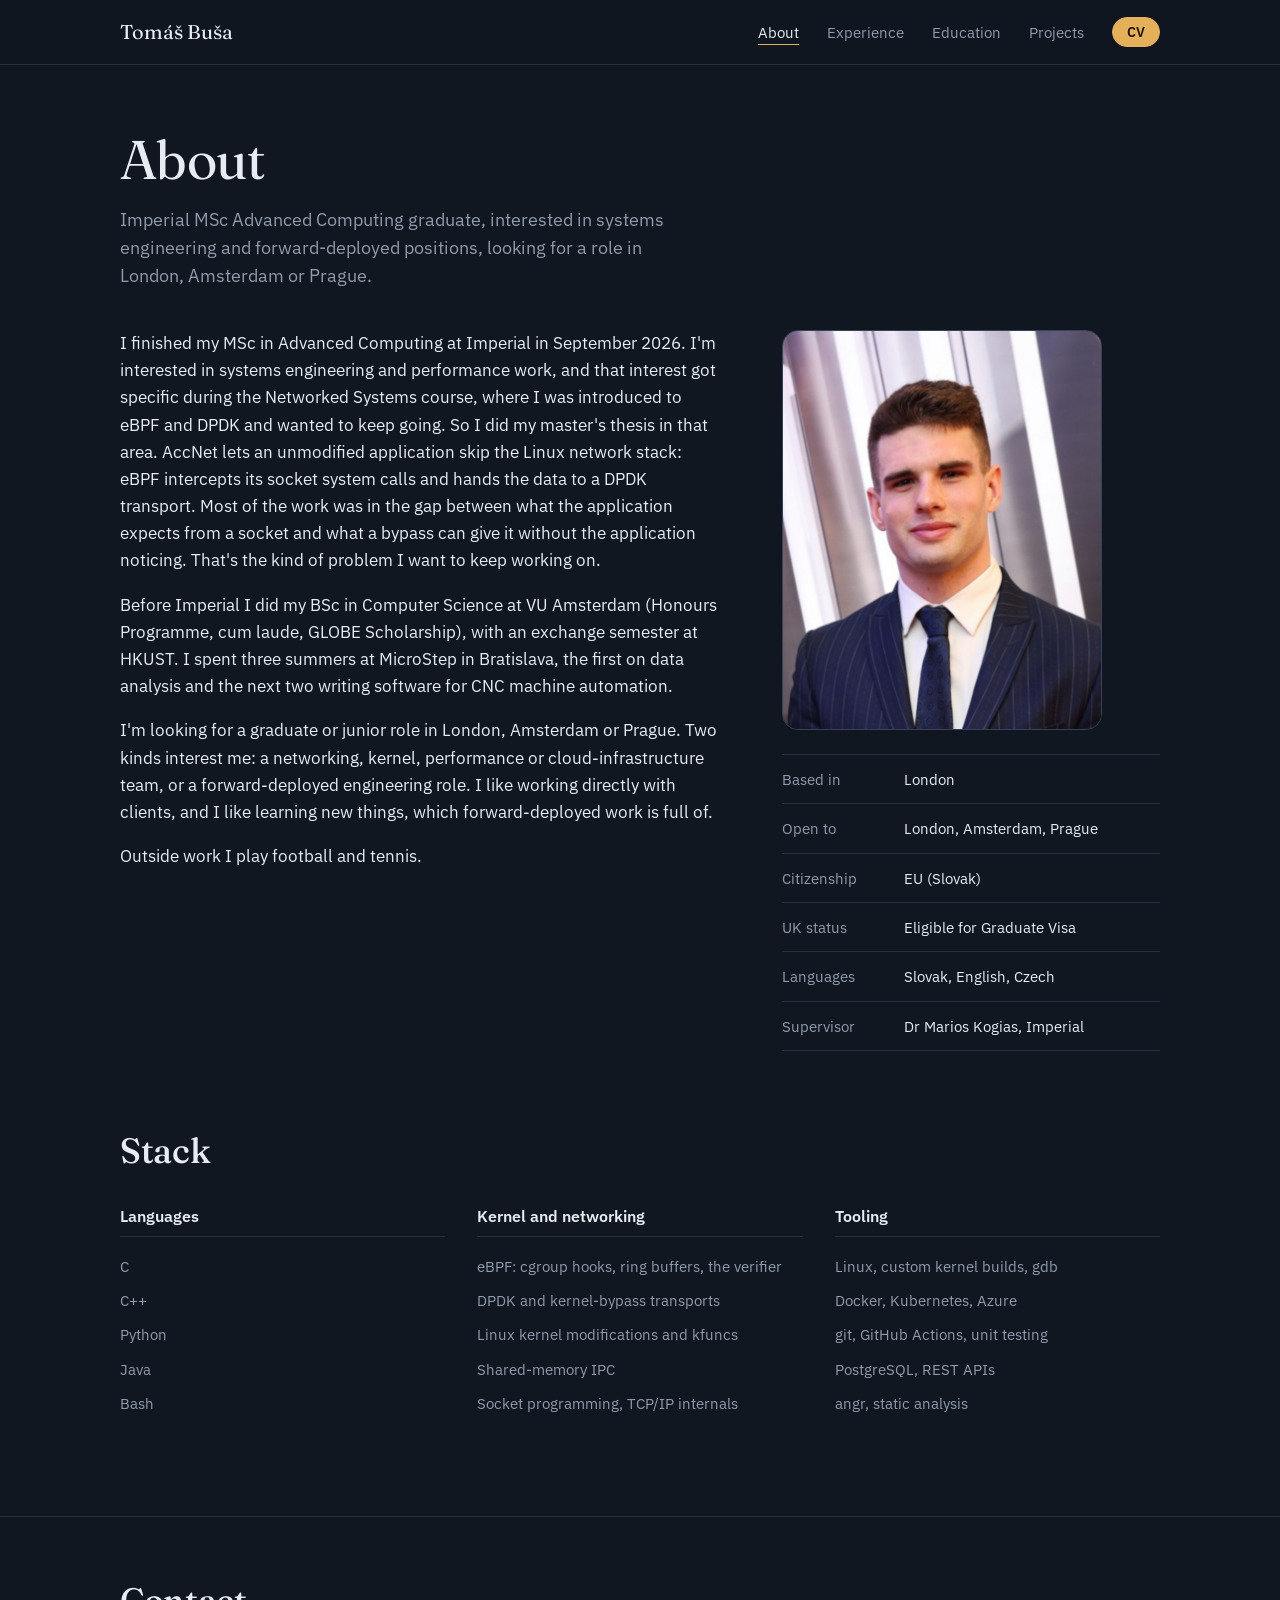
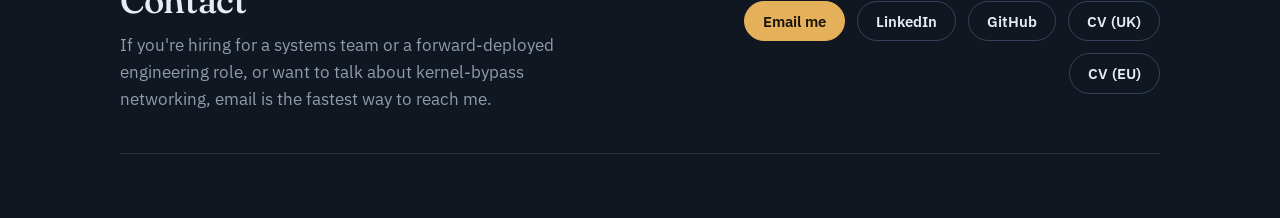
==== about.html @ 91f0607e "Initial Commit" ====
<!doctype html>
<html lang="en">
<head>
  <meta charset="utf-8">
  <meta name="viewport" content="width=device-width, initial-scale=1">
  <title>About — Tomáš Buša</title>
  <meta name="description" content="About Tomáš Buša: background, what he works on, and his technical stack.">
  <meta property="og:title" content="About — Tomáš Buša">
  <meta property="og:description" content="About Tomáš Buša: background, what he works on, and his technical stack.">
  <meta property="og:type" content="website">
  <meta property="og:image" content="headshot.jpg">
  <link rel="icon" href="favicon.svg" type="image/svg+xml">
  <link rel="preconnect" href="https://fonts.googleapis.com">
  <link rel="preconnect" href="https://fonts.gstatic.com" crossorigin>
  <link href="https://fonts.googleapis.com/css2?family=Fraunces:opsz,wght@9..144,400;9..144,500&family=IBM+Plex+Mono:wght@400;500&family=IBM+Plex+Sans:wght@400;500;600&display=swap" rel="stylesheet">
  <link rel="stylesheet" href="style.css">
</head>
<body>

<a class="skip" href="#main">Skip to content</a>

<header class="nav">
  <div class="wrap nav-row">
    <a class="brand" href="index.html">Tomáš Buša</a>
    <button class="nav-toggle" aria-expanded="false" aria-controls="nav-links" aria-label="Menu">
      <span></span><span></span>
    </button>
    <nav id="nav-links" class="nav-links">
      <a href="about.html" aria-current="page">About</a>
      <a href="experience.html">Experience</a>
      <a href="education.html">Education</a>
      <a href="projects.html">Projects</a>
      <details class="cv-menu">
        <summary class="btn btn-small">CV</summary>
        <div class="cv-menu-list">
          <a href="cv-uk.pdf">UK version</a>
          <a href="cv-eu.pdf">EU version</a>
        </div>
      </details>
    </nav>
  </div>
</header>

<main id="main">

  <section class="page-head wrap">
    <h1>About</h1>
    <p class="lede">Imperial MSc Advanced Computing graduate, interested in systems engineering and forward-deployed positions, looking for a role in London, Amsterdam or Prague.</p>
  </section>

  <section class="section-tight wrap">
    <div class="about-grid">
      <div class="about-text">
        <p>
          I finished my MSc in Advanced Computing at Imperial in September 2026. I'm
          interested in systems engineering and performance work, and that interest got
          specific during the Networked Systems course, where I was introduced to eBPF and
          DPDK and wanted to keep going. So I did my master's thesis in that area. AccNet
          lets an unmodified application skip the Linux network stack: eBPF intercepts its
          socket system calls and hands the data to a DPDK transport. Most of the work was
          in the gap between what the application expects from a socket and what a bypass
          can give it without the application noticing. That's the kind of problem I want
          to keep working on.
        </p>
        <p>
          Before Imperial I did my BSc in Computer Science at VU Amsterdam (Honours
          Programme, cum laude, GLOBE Scholarship), with an exchange semester at HKUST.
          I spent three summers at MicroStep in Bratislava, the first on data analysis and
          the next two writing software for CNC machine automation.
        </p>
        <p>
          I'm looking for a graduate or junior role in London, Amsterdam or Prague. Two
          kinds interest me: a networking, kernel, performance or cloud-infrastructure
          team, or a forward-deployed engineering role. I like working directly with
          clients, and I like learning new things, which forward-deployed work is full of.
        </p>
        <p>
          Outside work I play football and tennis.
        </p>
      </div>
      <div class="about-side">
        <img class="about-photo" src="headshot.jpg" alt="Tomáš Buša" width="420" height="500">
        <dl class="facts">
          <div><dt>Based in</dt><dd>London</dd></div>
          <div><dt>Open to</dt><dd>London, Amsterdam, Prague</dd></div>
          <div><dt>Citizenship</dt><dd>EU (Slovak)</dd></div>
          <div><dt>UK status</dt><dd>Eligible for Graduate Visa</dd></div>
          <div><dt>Languages</dt><dd>Slovak, English, Czech</dd></div>
          <div><dt>Supervisor</dt><dd>Dr Marios Kogias, Imperial</dd></div>
        </dl>
      </div>
    </div>
  </section>

  <section class="section wrap">
    <div class="section-head">
      <h2>Stack</h2>
    </div>
    <div class="stack-grid">
      <div>
        <h3>Languages</h3>
        <ul><li>C</li><li>C++</li><li>Python</li><li>Java</li><li>Bash</li></ul>
      </div>
      <div>
        <h3>Kernel and networking</h3>
        <ul>
          <li>eBPF: cgroup hooks, ring buffers, the verifier</li>
          <li>DPDK and kernel-bypass transports</li>
          <li>Linux kernel modifications and kfuncs</li>
          <li>Shared-memory IPC</li>
          <li>Socket programming, TCP/IP internals</li>
        </ul>
      </div>
      <div>
        <h3>Tooling</h3>
        <ul>
          <li>Linux, custom kernel builds, gdb</li>
          <li>Docker, Kubernetes, Azure</li>
          <li>git, GitHub Actions, unit testing</li>
          <li>PostgreSQL, REST APIs</li>
          <li>angr, static analysis</li>
        </ul>
      </div>
    </div>
  </section>

</main>

<footer class="footer">
  <div class="wrap">
    <div class="footer-contact">
      <div>
        <h2>Contact</h2>
        <p>If you're hiring for a systems team or a forward-deployed engineering role, or want to talk about kernel-bypass networking, email is the fastest way to reach me.</p>
      </div>
      <div class="contact-actions">
        <a class="btn" href="mailto:tomas.busa@outlook.com">Email me</a>
        <a class="btn btn-ghost" href="https://www.linkedin.com/in/tom%C3%A1%C5%A1-bu%C5%A1a-69b99b200/">LinkedIn</a>
        <a class="btn btn-ghost" href="https://github.com/YBushi">GitHub</a>
        <a class="btn btn-ghost" href="cv-uk.pdf">CV (UK)</a>
        <a class="btn btn-ghost" href="cv-eu.pdf">CV (EU)</a>
      </div>
    </div>
  </div>
</footer>

<script src="script.js"></script>
</body>
</html>
---- style.css ----
/* ---------- tokens ---------- */
:root {
  --bg: #101720;
  --bg-raised: #18222E;
  --bg-sunken: #0B1016;
  --line: #243040;
  --line-strong: #34435A;
  --text: #E7ECF2;
  --text-muted: #8E9BAC;
  --accent: #E4B05A;
  --accent-ink: #1A1408;
  --slow: #5F9EA0;
  --todo: #C46D5E;

  --font-display: "Fraunces", Georgia, serif;
  --font-body: "IBM Plex Sans", system-ui, sans-serif;
  --font-mono: "IBM Plex Mono", ui-monospace, monospace;

  --wrap: 1040px;
  --gutter: 24px;
  --radius: 10px;
  --radius-lg: 16px;
}

/* ---------- base ---------- */
*, *::before, *::after { box-sizing: border-box; }
[hidden] { display: none !important; }

html { scroll-behavior: smooth; scroll-padding-top: 80px; }
@media (prefers-reduced-motion: reduce) { html { scroll-behavior: auto; } }

body {
  margin: 0;
  background: var(--bg);
  color: var(--text);
  font-family: var(--font-body);
  font-size: 17px;
  line-height: 1.6;
  -webkit-font-smoothing: antialiased;
}

h1, h2, h3, h4 { margin: 0; font-weight: 500; line-height: 1.15; }
h1, h2 { font-family: var(--font-display); letter-spacing: -0.01em; }
h1 { font-size: clamp(2.2rem, 5vw, 3.4rem); font-weight: 400; }
h2 { font-size: clamp(1.7rem, 3vw, 2.2rem); }
h3 { font-size: 1.2rem; font-weight: 600; }
h4 { font-size: 1rem; font-weight: 600; }

p { margin: 0 0 1em; }
p:last-child { margin-bottom: 0; }
ul { margin: 0; padding-left: 1.2em; }

a { color: var(--accent); text-decoration: none; text-underline-offset: 3px; }
a:hover { text-decoration: underline; }
a:focus-visible, button:focus-visible {
  outline: 2px solid var(--accent);
  outline-offset: 3px;
  border-radius: 4px;
}

code {
  font-family: var(--font-mono);
  font-size: 0.9em;
  background: var(--bg-sunken);
  padding: 0.1em 0.4em;
  border-radius: 4px;
}

em { font-style: italic; }

.wrap {
  width: min(100% - 2 * var(--gutter), var(--wrap));
  margin-inline: auto;
}

.skip {
  position: absolute; left: -999px; top: 8px;
  background: var(--accent); color: var(--accent-ink);
  padding: 8px 12px; border-radius: 6px; z-index: 100;
}
.skip:focus { left: 8px; }

/* placeholder content that needs replacing before launch */
.todo { color: var(--todo); }
.todo::before { content: "▲ "; }

/* ---------- buttons ---------- */
.btn {
  display: inline-block;
  padding: 10px 18px;
  border-radius: 999px;
  background: var(--accent);
  color: var(--accent-ink);
  font-weight: 600;
  font-size: 0.95rem;
  line-height: 1.2;
  border: 1px solid var(--accent);
}
.btn:hover { text-decoration: none; filter: brightness(1.08); }
.btn-ghost {
  background: transparent;
  color: var(--text);
  border-color: var(--line-strong);
}
.btn-ghost:hover { border-color: var(--accent); color: var(--accent); }
.btn-small { padding: 6px 14px; font-size: 0.85rem; }

/* ---------- nav ---------- */
.nav {
  position: sticky; top: 0; z-index: 50;
  background: color-mix(in srgb, var(--bg) 85%, transparent);
  backdrop-filter: blur(10px);
  border-bottom: 1px solid var(--line);
}
.nav-row {
  display: flex; align-items: center; justify-content: space-between;
  height: 64px;
}
.brand { font-family: var(--font-display); font-size: 1.25rem; color: var(--text); }
.brand:hover { text-decoration: none; color: var(--accent); }

.nav-links { display: flex; align-items: center; gap: 28px; }
.nav-links a { color: var(--text-muted); font-size: 0.95rem; }
.nav-links a:hover, .nav-links a[aria-current] { color: var(--text); text-decoration: none; }
.nav-links a[aria-current] { box-shadow: 0 1px 0 var(--accent); }
.nav-links a.btn { color: var(--accent-ink); }

.nav-toggle {
  display: none;
  width: 40px; height: 40px;
  background: none; border: 0; cursor: pointer;
  flex-direction: column; justify-content: center; gap: 6px; align-items: center;
}
.nav-toggle span { display: block; width: 22px; height: 2px; background: var(--text); transition: transform .2s; }
.nav-toggle[aria-expanded="true"] span:first-child { transform: translateY(4px) rotate(45deg); }
.nav-toggle[aria-expanded="true"] span:last-child { transform: translateY(-4px) rotate(-45deg); }

@media (max-width: 760px) {
  .nav-toggle { display: flex; }
  .nav-links {
    display: none;
    position: absolute; left: 0; right: 0; top: 64px;
    flex-direction: column; align-items: flex-start; gap: 4px;
    padding: 12px var(--gutter) 20px;
    background: var(--bg);
    border-bottom: 1px solid var(--line);
  }
  .nav-links.open { display: flex; }
  .nav-links a { padding: 8px 0; font-size: 1.05rem; }
  .nav-links a.btn { margin-top: 8px; }
}

/* ---------- hero ---------- */
.hero {
  display: grid;
  grid-template-columns: 1.4fr 1fr;
  gap: 48px;
  align-items: center;
  padding: 80px 0 56px;
}
.hero-status {
  display: inline-flex; align-items: center; gap: 10px;
  font-size: 0.9rem; color: var(--text-muted);
  margin-bottom: 20px;
}
.dot {
  width: 8px; height: 8px; border-radius: 50%;
  background: var(--accent);
  box-shadow: 0 0 0 4px color-mix(in srgb, var(--accent) 22%, transparent);
}
.hero h1 { max-width: 18ch; margin-bottom: 22px; }
.lede { font-size: 1.1rem; color: var(--text-muted); max-width: 52ch; margin-bottom: 28px; }
.lede em { color: var(--text); font-style: italic; }

.hero-actions { display: flex; flex-wrap: wrap; gap: 12px; margin-bottom: 24px; }
.hero-links {
  list-style: none; padding: 0;
  display: flex; flex-wrap: wrap; gap: 8px 22px;
  font-size: 0.92rem;
}
.hero-links a { color: var(--text-muted); }
.hero-links a:hover { color: var(--accent); }

.hero-photo { margin: 0; justify-self: end; position: relative; width: min(100%, 360px); }
.hero-photo img {
  display: block;
  width: 100%;
  height: auto;
  aspect-ratio: 4 / 5;
  object-fit: cover;
  border-radius: var(--radius-lg);
  border: 1px solid var(--line-strong);
  background: var(--bg-raised);
}

@media (max-width: 860px) {
  .hero { grid-template-columns: 1fr; gap: 36px; padding-top: 48px; }
  .hero-photo { justify-self: start; width: min(100%, 300px); }
}

/* ---------- at a glance ---------- */
.glance {
  display: grid;
  grid-template-columns: repeat(4, 1fr);
  border-top: 1px solid var(--line);
  border-bottom: 1px solid var(--line);
  padding: 28px 0;
  gap: 24px;
}
.glance-item strong {
  display: block;
  font-family: var(--font-display);
  font-weight: 400;
  font-size: 1.9rem;
  color: var(--accent);
  line-height: 1.1;
  margin-bottom: 6px;
}
.glance-item span { font-size: 0.9rem; color: var(--text-muted); line-height: 1.4; display: block; }
@media (max-width: 860px) { .glance { grid-template-columns: repeat(2, 1fr); } }
@media (max-width: 480px) { .glance { grid-template-columns: 1fr; } }

/* ---------- sections ---------- */
.section { padding: 80px 0 0; }
.section-head {
  display: flex; align-items: baseline; justify-content: space-between; gap: 24px;
  flex-wrap: wrap;
  margin-bottom: 36px;
}

/* ---------- about ---------- */
.about-grid {
  display: grid;
  grid-template-columns: 1.6fr 1fr;
  gap: 56px;
}
.about-text p { max-width: 62ch; }
.facts { margin: 0; align-self: start; border-top: 1px solid var(--line); }
.facts > div {
  display: grid; grid-template-columns: 110px 1fr; gap: 12px;
  padding: 12px 0;
  border-bottom: 1px solid var(--line);
  font-size: 0.95rem;
}
.facts dt { color: var(--text-muted); }
.facts dd { margin: 0; }
@media (max-width: 860px) { .about-grid { grid-template-columns: 1fr; gap: 36px; } }

/* ---------- timeline ---------- */
.timeline { display: flex; flex-direction: column; }
.entry {
  display: grid;
  grid-template-columns: 150px 1fr;
  gap: 24px;
  padding: 28px 0;
  border-top: 1px solid var(--line);
}
.entry:last-child { border-bottom: 1px solid var(--line); }
.entry-when { color: var(--text-muted); font-size: 0.95rem; padding-top: 5px; }
.entry-body h2 { font-family: var(--font-body); font-size: 1.2rem; font-weight: 600; }
.entry-org { color: var(--text-muted); margin: 4px 0 12px; font-size: 0.95rem; }
.entry-body ul { padding-left: 1.1em; }
.entry-body li { margin-bottom: 6px; max-width: 68ch; }
.entry-body li::marker { color: var(--line-strong); }
@media (max-width: 640px) { .entry { grid-template-columns: 1fr; gap: 6px; } }

/* ---------- feature card (AccNet) ---------- */
.feature {
  background: var(--bg-raised);
  border: 1px solid var(--line);
  border-radius: var(--radius-lg);
  padding: 40px;
  display: grid;
  grid-template-columns: 1fr 1fr;
  grid-template-areas:
    "intro   intro"
    "diagram diagram"
    "results results";
  gap: 32px 40px;
  margin-bottom: 24px;
}
.feature-intro { grid-area: intro; max-width: 72ch; }
.feature-kind, .card-kind { color: var(--accent); font-size: 0.9rem; margin-bottom: 8px; }
.feature h2, .feature h3 { font-family: var(--font-display); font-weight: 500; font-size: 1.7rem; margin-bottom: 16px; }
.feature h3 a { color: var(--text); }
.feature h3 a:hover { color: var(--accent); text-decoration: none; }
.feature-intro p { color: var(--text-muted); }
.feature-intro p:first-of-type { color: var(--text); }

.diagram { grid-area: diagram; margin: 0; overflow-x: auto; }
.diagram svg { width: 100%; min-width: 600px; height: auto; display: block; }
.diagram figcaption { font-size: 0.88rem; color: var(--text-muted); margin-top: 10px; }

.d-region { fill: var(--text-muted); font-size: 12px; font-family: var(--font-body); }
.d-boundary { stroke: var(--line-strong); stroke-width: 1; stroke-dasharray: 6 5; }
.d-box { fill: var(--bg); stroke: var(--line-strong); stroke-width: 1; }
.d-box-accent { stroke: var(--accent); }
.d-box-dim { stroke: var(--slow); stroke-dasharray: 4 4; }
.d-label { fill: var(--text); font-size: 14px; font-family: var(--font-body); font-weight: 500; }
.d-sub { fill: var(--text-muted); font-size: 12px; font-family: var(--font-body); }
.d-dim { fill: var(--slow); }
.d-code { fill: var(--accent); font-size: 12px; font-family: var(--font-mono); }
.d-flow { stroke: var(--accent); stroke-width: 1.6; fill: none; }
.d-flow-dim { stroke: var(--slow); stroke-width: 1.2; stroke-dasharray: 4 4; }

.feature-results { grid-area: results; display: grid; grid-template-columns: 1.3fr 1fr; gap: 32px; align-items: start; }
.feature-results h3 { grid-column: 1 / -1; margin-bottom: -12px; color: var(--text-muted); font-weight: 500; font-family: var(--font-body); font-size: 1rem; }
.results { list-style: none; padding: 0; }
.results li {
  padding: 12px 0;
  border-top: 1px solid var(--line);
  display: grid; grid-template-columns: 120px 1fr; gap: 12px;
  font-size: 0.95rem;
}
.results li:last-child { border-bottom: 1px solid var(--line); }
.results strong { font-family: var(--font-display); font-weight: 500; font-size: 1.25rem; color: var(--accent); line-height: 1.2; }

.chips { list-style: none; padding: 0; display: flex; flex-wrap: wrap; gap: 8px; }
.chips li {
  font-size: 0.82rem;
  padding: 4px 11px;
  border-radius: 999px;
  border: 1px solid var(--line-strong);
  color: var(--text-muted);
}
.feature-note { font-size: 0.9rem; color: var(--text-muted); margin-top: 16px; }

@media (max-width: 760px) {
  .feature { padding: 24px; }
  .feature-results { grid-template-columns: 1fr; }
  .results li { grid-template-columns: 100px 1fr; }
}

/* ---------- smaller cards ---------- */
.cards { display: grid; grid-template-columns: repeat(3, 1fr); gap: 20px; }
.card {
  background: var(--bg-raised);
  border: 1px solid var(--line);
  border-radius: var(--radius-lg);
  padding: 28px;
  display: flex; flex-direction: column; gap: 12px;
}
.card h2 { font-size: 1.1rem; font-family: var(--font-body); font-weight: 600; }
.card p { color: var(--text-muted); font-size: 0.95rem; }
.card .chips { margin-top: auto; padding-top: 6px; }
.card-link { font-size: 0.9rem; }
@media (max-width: 860px) { .cards { grid-template-columns: 1fr; } }

/* ---------- stack ---------- */
.stack-grid { display: grid; grid-template-columns: repeat(3, 1fr); gap: 32px; }
.stack-grid h3 { font-size: 1rem; margin-bottom: 12px; padding-bottom: 10px; border-bottom: 1px solid var(--line); }
.stack-grid ul { list-style: none; padding: 0; }
.stack-grid li { padding: 5px 0; color: var(--text-muted); font-size: 0.95rem; }
@media (max-width: 760px) { .stack-grid { grid-template-columns: 1fr; gap: 24px; } }

/* ---------- footer with contact ---------- */
.footer { border-top: 1px solid var(--line); margin-top: 96px; padding: 64px 0 40px; }
.footer-contact {
  display: grid; grid-template-columns: 1.2fr 1fr; gap: 32px 48px; align-items: center;
  padding-bottom: 40px; margin-bottom: 24px; border-bottom: 1px solid var(--line);
}
.footer-contact h2 { margin-bottom: 10px; }
.footer-contact p { color: var(--text-muted); max-width: 48ch; }
.contact-actions { display: flex; flex-wrap: wrap; gap: 12px; justify-content: flex-end; }
.footer-line { font-size: 0.85rem; color: var(--text-muted); }
@media (max-width: 760px) {
  .footer { margin-top: 64px; padding-top: 48px; }
  .footer-contact { grid-template-columns: 1fr; }
  .contact-actions { justify-content: flex-start; }
}

/* ---------- inner page head ---------- */
.page-head { padding: 64px 0 40px; }
.page-head h1 { margin-bottom: 14px; max-width: 20ch; }
.page-head .lede { margin-bottom: 0; }
.section-tight { padding: 0; }
@media (max-width: 760px) { .page-head { padding: 40px 0 28px; } }

/* ---------- home extras ---------- */
.section-link { font-size: 0.95rem; }
.feature-teaser {
  grid-template-columns: 1.4fr 1fr;
  grid-template-areas: "intro results";
  align-items: start;
}
.feature-teaser .feature-intro { grid-area: intro; }
.feature-teaser .chips { margin-top: 18px; }
.results-compact { grid-area: results; margin: 0; }
.results-compact li { grid-template-columns: 100px 1fr; }
@media (max-width: 860px) {
  .feature-teaser { grid-template-columns: 1fr; grid-template-areas: "intro" "results"; }
}
.home-grid { display: grid; grid-template-columns: repeat(3, 1fr); gap: 20px; }
.home-card {
  border-top: 1px solid var(--line);
  padding-top: 20px;
}
.home-card h2 { font-size: 1.35rem; margin-bottom: 10px; }
.home-card p { color: var(--text-muted); font-size: 0.95rem; margin-bottom: 12px; }
@media (max-width: 760px) { .home-grid { grid-template-columns: 1fr; } }

/* ---------- about page ---------- */
.about-side { align-self: start; }
.about-photo {
  display: block; width: 100%; max-width: 320px; height: auto;
  aspect-ratio: 4 / 5; object-fit: cover;
  border-radius: var(--radius-lg); border: 1px solid var(--line-strong);
  margin-bottom: 24px;
}
.about-text .todo { max-width: 62ch; }

/* ---------- nav CV dropdown ---------- */
.cv-menu { position: relative; }
.cv-menu summary { list-style: none; cursor: pointer; display: inline-block; }
.cv-menu summary::-webkit-details-marker { display: none; }
.cv-menu-list {
  position: absolute; right: 0; top: calc(100% + 8px);
  min-width: 150px;
  background: var(--bg-raised);
  border: 1px solid var(--line-strong);
  border-radius: var(--radius);
  padding: 6px;
  display: flex; flex-direction: column;
  box-shadow: 0 8px 24px rgba(0, 0, 0, 0.35);
}
.cv-menu-list a {
  padding: 8px 12px; border-radius: 6px;
  color: var(--text); font-size: 0.92rem;
}
.cv-menu-list a:hover { background: var(--bg); color: var(--accent); text-decoration: none; }
@media (max-width: 760px) {
  .cv-menu { margin-top: 8px; }
  .cv-menu-list { position: static; margin-top: 8px; box-shadow: none; }
  .nav-links .cv-menu-list a { padding: 8px 12px; font-size: 0.95rem; }
}
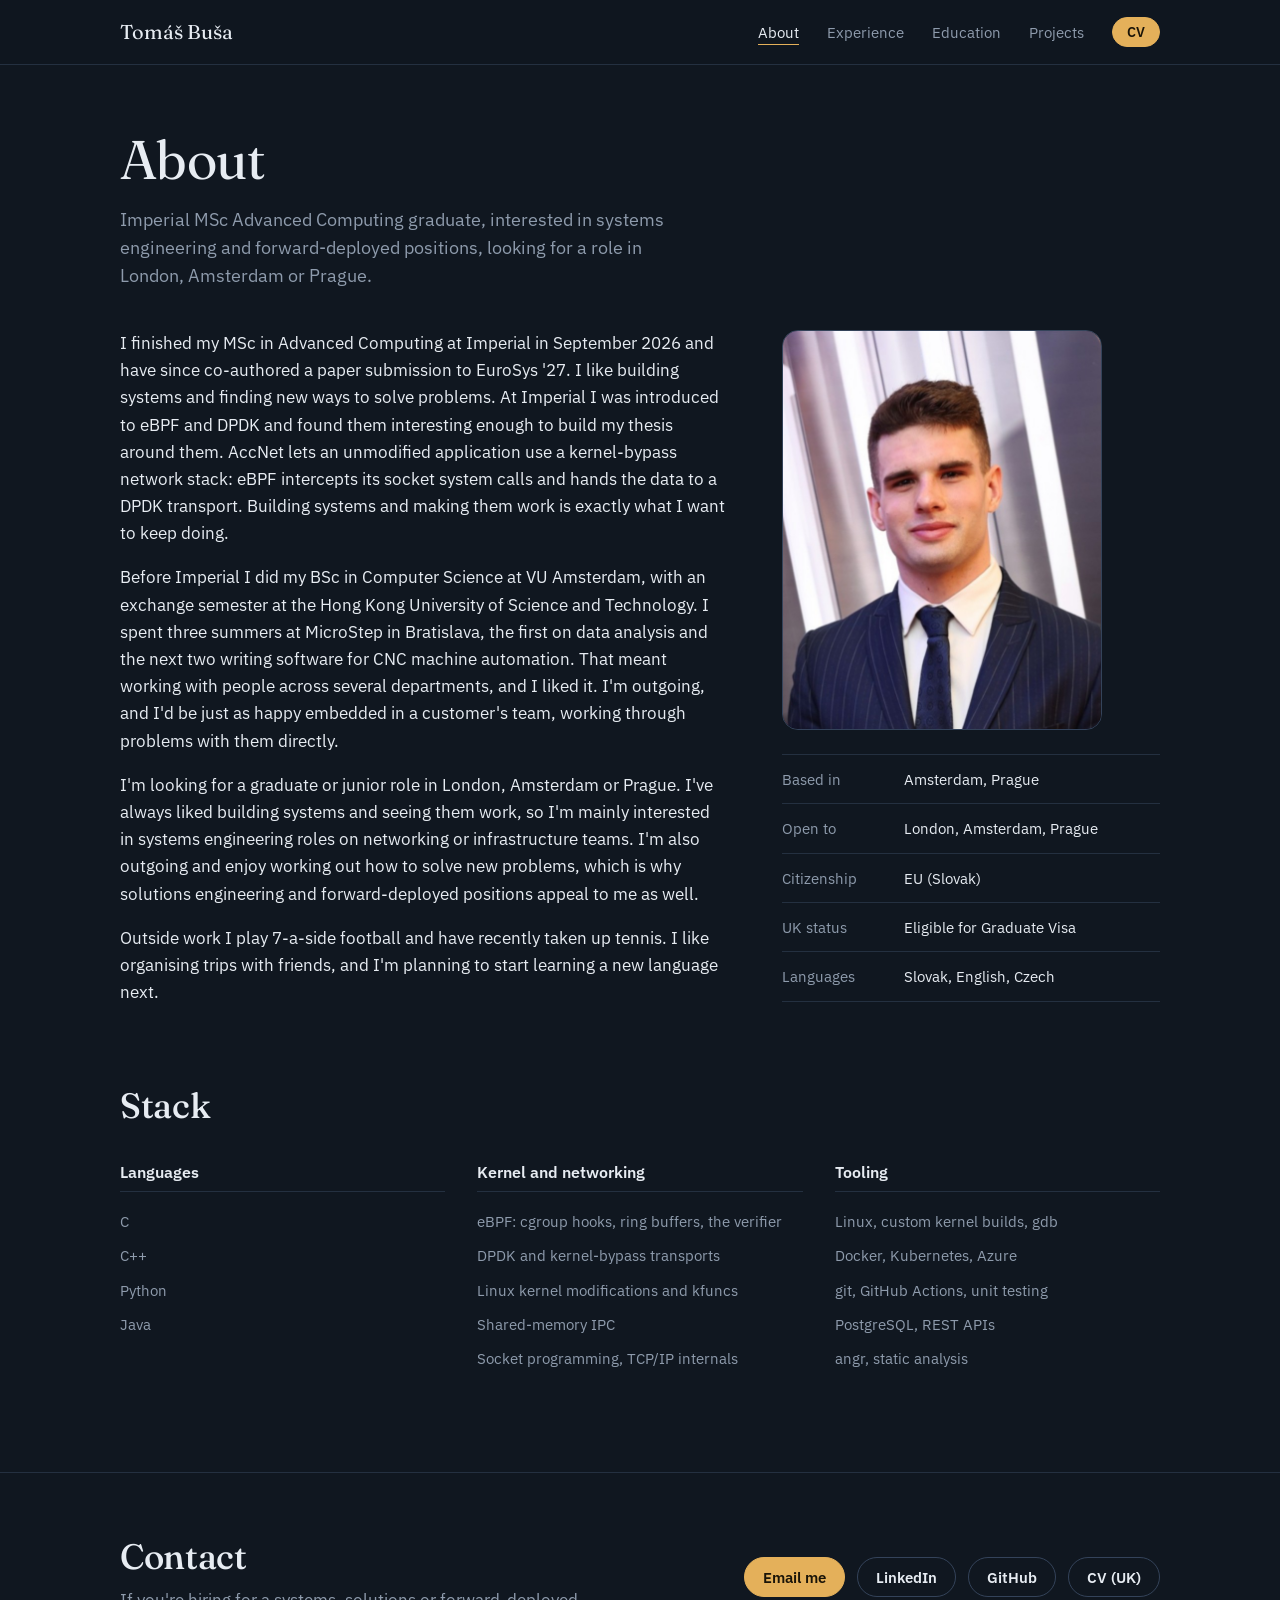
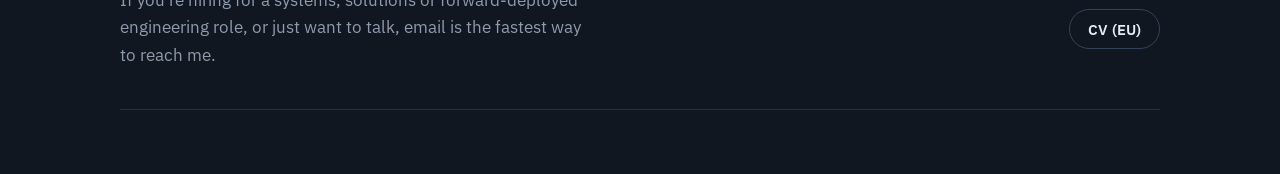
==== commit db59c8cf: "Update contact form and about page" ====
--- a/about.html
+++ b/about.html
@@ -52,41 +52,36 @@
     <div class="about-grid">
       <div class="about-text">
         <p>
-          I finished my MSc in Advanced Computing at Imperial in September 2026. I'm
-          interested in systems engineering and performance work, and that interest got
-          specific during the Networked Systems course, where I was introduced to eBPF and
-          DPDK and wanted to keep going. So I did my master's thesis in that area. AccNet
-          lets an unmodified application skip the Linux network stack: eBPF intercepts its
-          socket system calls and hands the data to a DPDK transport. Most of the work was
-          in the gap between what the application expects from a socket and what a bypass
-          can give it without the application noticing. That's the kind of problem I want
-          to keep working on.
+          I finished my MSc in Advanced Computing at Imperial in September 2026 and have since co-authored a paper submission to EuroSys '27.
+          I like building systems and finding new ways to solve problems. 
+          At Imperial I was introduced to eBPF and DPDK and found them interesting enough to build my thesis around them. 
+          AccNet lets an unmodified application use a kernel-bypass network stack: eBPF intercepts its socket system calls and hands the data to a DPDK transport. 
+          Building systems and making them work is exactly what I want to keep doing.
         </p>
         <p>
-          Before Imperial I did my BSc in Computer Science at VU Amsterdam (Honours
-          Programme, cum laude, GLOBE Scholarship), with an exchange semester at HKUST.
-          I spent three summers at MicroStep in Bratislava, the first on data analysis and
-          the next two writing software for CNC machine automation.
+          Before Imperial I did my BSc in Computer Science at VU Amsterdam, with an exchange semester at the Hong Kong University of Science and Technology. 
+          I spent three summers at MicroStep in Bratislava, the first on data analysis and the next two writing software for CNC machine automation. 
+          That meant working with people across several departments, and I liked it. 
+          I'm outgoing, and I'd be just as happy embedded in a customer's team, working through problems with them directly.
         </p>
         <p>
-          I'm looking for a graduate or junior role in London, Amsterdam or Prague. Two
-          kinds interest me: a networking, kernel, performance or cloud-infrastructure
-          team, or a forward-deployed engineering role. I like working directly with
-          clients, and I like learning new things, which forward-deployed work is full of.
+          I'm looking for a graduate or junior role in London, Amsterdam or Prague. 
+          I've always liked building systems and seeing them work, so I'm mainly interested in systems engineering roles on networking or infrastructure teams. 
+          I'm also outgoing and enjoy working out how to solve new problems, which is why solutions engineering and forward-deployed positions appeal to me as well.
         </p>
         <p>
-          Outside work I play football and tennis.
+          Outside work I play 7-a-side football and have recently taken up tennis. 
+          I like organising trips with friends, and I'm planning to start learning a new language next.
         </p>
       </div>
       <div class="about-side">
         <img class="about-photo" src="headshot.jpg" alt="Tomáš Buša" width="420" height="500">
         <dl class="facts">
-          <div><dt>Based in</dt><dd>London</dd></div>
+          <div><dt>Based in</dt><dd>Amsterdam, Prague</dd></div>
           <div><dt>Open to</dt><dd>London, Amsterdam, Prague</dd></div>
           <div><dt>Citizenship</dt><dd>EU (Slovak)</dd></div>
           <div><dt>UK status</dt><dd>Eligible for Graduate Visa</dd></div>
           <div><dt>Languages</dt><dd>Slovak, English, Czech</dd></div>
-          <div><dt>Supervisor</dt><dd>Dr Marios Kogias, Imperial</dd></div>
         </dl>
       </div>
     </div>
@@ -99,7 +94,7 @@
     <div class="stack-grid">
       <div>
         <h3>Languages</h3>
-        <ul><li>C</li><li>C++</li><li>Python</li><li>Java</li><li>Bash</li></ul>
+        <ul><li>C</li><li>C++</li><li>Python</li><li>Java</li></ul>
       </div>
       <div>
         <h3>Kernel and networking</h3>
@@ -131,7 +126,9 @@
     <div class="footer-contact">
       <div>
         <h2>Contact</h2>
-        <p>If you're hiring for a systems team or a forward-deployed engineering role, or want to talk about kernel-bypass networking, email is the fastest way to reach me.</p>
+        <p>
+        If you're hiring for a systems, solutions or forward-deployed engineering role, or just want to talk, email is the fastest way to reach me.
+        </p>
       </div>
       <div class="contact-actions">
         <a class="btn" href="mailto:tomas.busa@outlook.com">Email me</a>
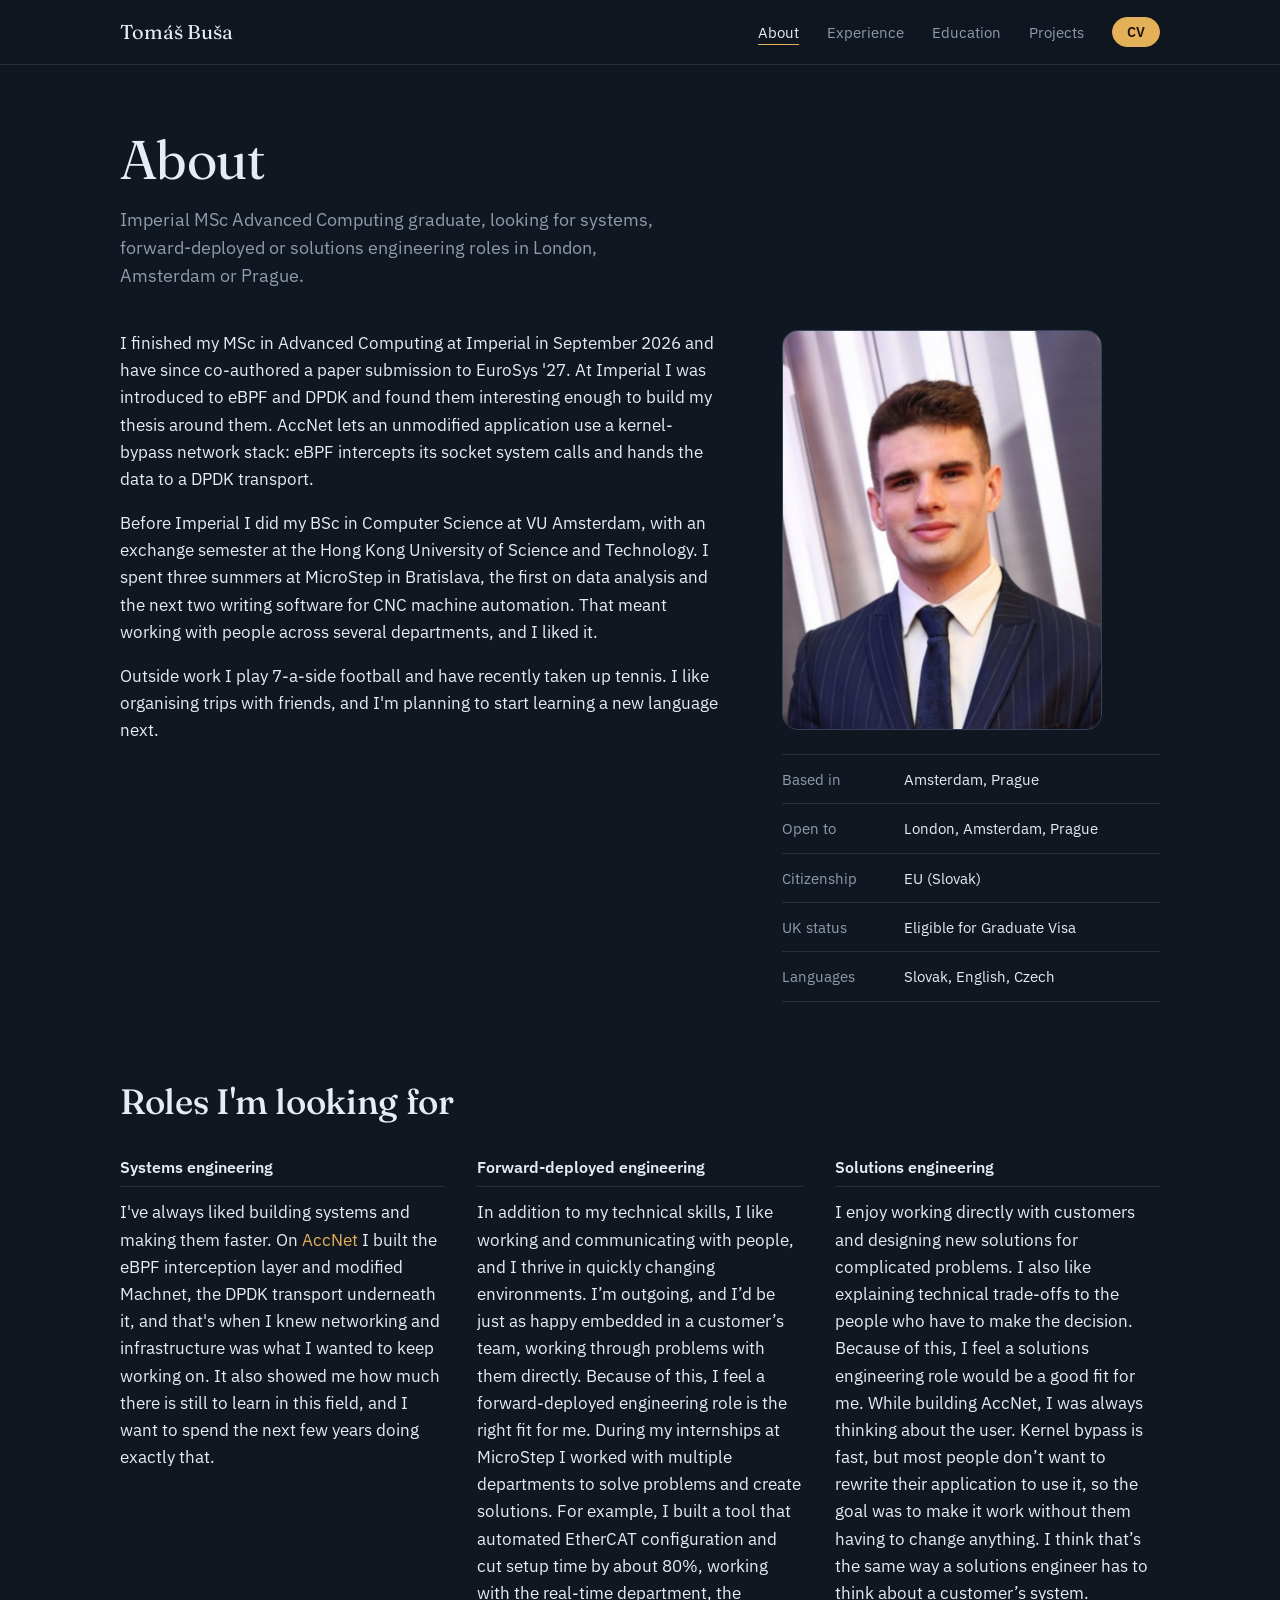
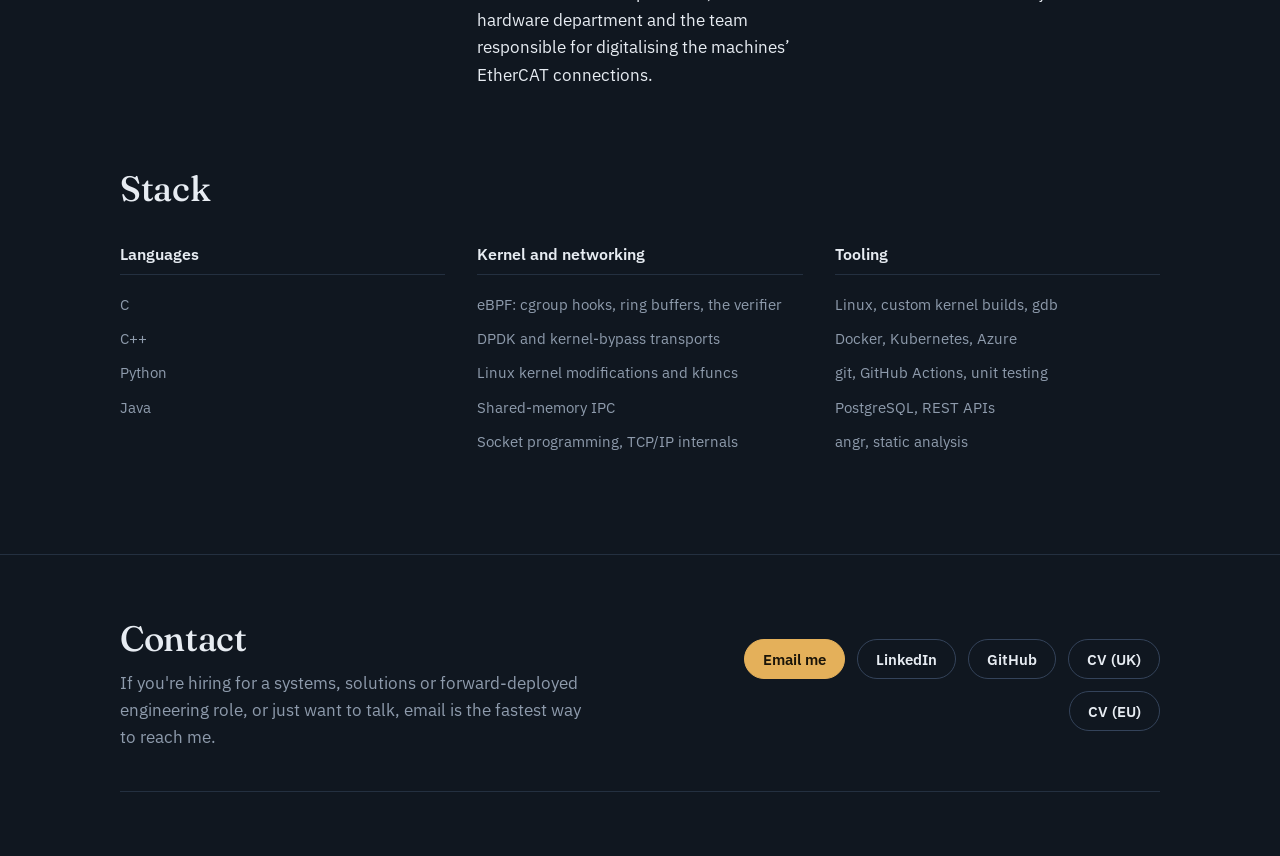
==== commit 2944dc53: "Add desired roles" ====
--- a/about.html
+++ b/about.html
@@ -45,7 +45,7 @@
 
   <section class="page-head wrap">
     <h1>About</h1>
-    <p class="lede">Imperial MSc Advanced Computing graduate, interested in systems engineering and forward-deployed positions, looking for a role in London, Amsterdam or Prague.</p>
+    <p class="lede">Imperial MSc Advanced Computing graduate, looking for systems, forward-deployed or solutions engineering roles in London, Amsterdam or Prague.</p>
   </section>
 
   <section class="section-tight wrap">
@@ -53,24 +53,16 @@
       <div class="about-text">
         <p>
           I finished my MSc in Advanced Computing at Imperial in September 2026 and have since co-authored a paper submission to EuroSys '27.
-          I like building systems and finding new ways to solve problems. 
-          At Imperial I was introduced to eBPF and DPDK and found them interesting enough to build my thesis around them. 
-          AccNet lets an unmodified application use a kernel-bypass network stack: eBPF intercepts its socket system calls and hands the data to a DPDK transport. 
-          Building systems and making them work is exactly what I want to keep doing.
+          At Imperial I was introduced to eBPF and DPDK and found them interesting enough to build my thesis around them.
+          AccNet lets an unmodified application use a kernel-bypass network stack: eBPF intercepts its socket system calls and hands the data to a DPDK transport.
         </p>
         <p>
-          Before Imperial I did my BSc in Computer Science at VU Amsterdam, with an exchange semester at the Hong Kong University of Science and Technology. 
-          I spent three summers at MicroStep in Bratislava, the first on data analysis and the next two writing software for CNC machine automation. 
-          That meant working with people across several departments, and I liked it. 
-          I'm outgoing, and I'd be just as happy embedded in a customer's team, working through problems with them directly.
+          Before Imperial I did my BSc in Computer Science at VU Amsterdam, with an exchange semester at the Hong Kong University of Science and Technology.
+          I spent three summers at MicroStep in Bratislava, the first on data analysis and the next two writing software for CNC machine automation.
+          That meant working with people across several departments, and I liked it.
         </p>
         <p>
-          I'm looking for a graduate or junior role in London, Amsterdam or Prague. 
-          I've always liked building systems and seeing them work, so I'm mainly interested in systems engineering roles on networking or infrastructure teams. 
-          I'm also outgoing and enjoy working out how to solve new problems, which is why solutions engineering and forward-deployed positions appeal to me as well.
-        </p>
-        <p>
-          Outside work I play 7-a-side football and have recently taken up tennis. 
+          Outside work I play 7-a-side football and have recently taken up tennis.
           I like organising trips with friends, and I'm planning to start learning a new language next.
         </p>
       </div>
@@ -83,6 +75,44 @@
           <div><dt>UK status</dt><dd>Eligible for Graduate Visa</dd></div>
           <div><dt>Languages</dt><dd>Slovak, English, Czech</dd></div>
         </dl>
+      </div>
+    </div>
+  </section>
+
+  <section class="section wrap" id="roles">
+    <div class="section-head">
+      <h2>Roles I'm looking for</h2>
+    </div>
+    <div class="stack-grid">
+      <div>
+        <h3>Systems engineering</h3>
+        <p>
+          I've always liked building systems and making them faster.
+          On <a href="projects.html#accnet">AccNet</a> I built the eBPF interception layer and modified Machnet, the DPDK transport underneath it, and that's when I knew networking and infrastructure was what I wanted to keep working on.
+          It also showed me how much there is still to learn in this field, and I want to spend the next few years doing exactly that.
+        </p>
+      </div>
+      <div>
+        <h3>Forward-deployed engineering</h3>
+        <p>
+          In addition to my technical skills, I like working and communicating with people, and I thrive in quickly changing environments. 
+          I’m outgoing, and I’d be just as happy embedded in a customer’s team, working through problems with them directly. 
+          Because of this, I feel a forward-deployed engineering role is the right fit for me. 
+          During my internships at MicroStep I worked with multiple departments to solve problems and create solutions. 
+          For example, I built a tool that automated EtherCAT configuration and cut setup time by about 80%, working with the real-time department, 
+          the hardware department and the team responsible for digitalising the machines’ EtherCAT connections.
+        </p>
+      </div>
+      <div>
+        <h3>Solutions engineering</h3>
+        <p>
+          I enjoy working directly with customers and designing new solutions for complicated problems. 
+          I also like explaining technical trade-offs to the people who have to make the decision. 
+          Because of this, I feel a solutions engineering role would be a good fit for me. 
+          While building AccNet, I was always thinking about the user. Kernel bypass is fast, 
+          but most people don’t want to rewrite their application to use it, so the goal was to make it work without them having to change anything. 
+          I think that’s the same way a solutions engineer has to think about a customer’s system.
+        </p>
       </div>
     </div>
   </section>
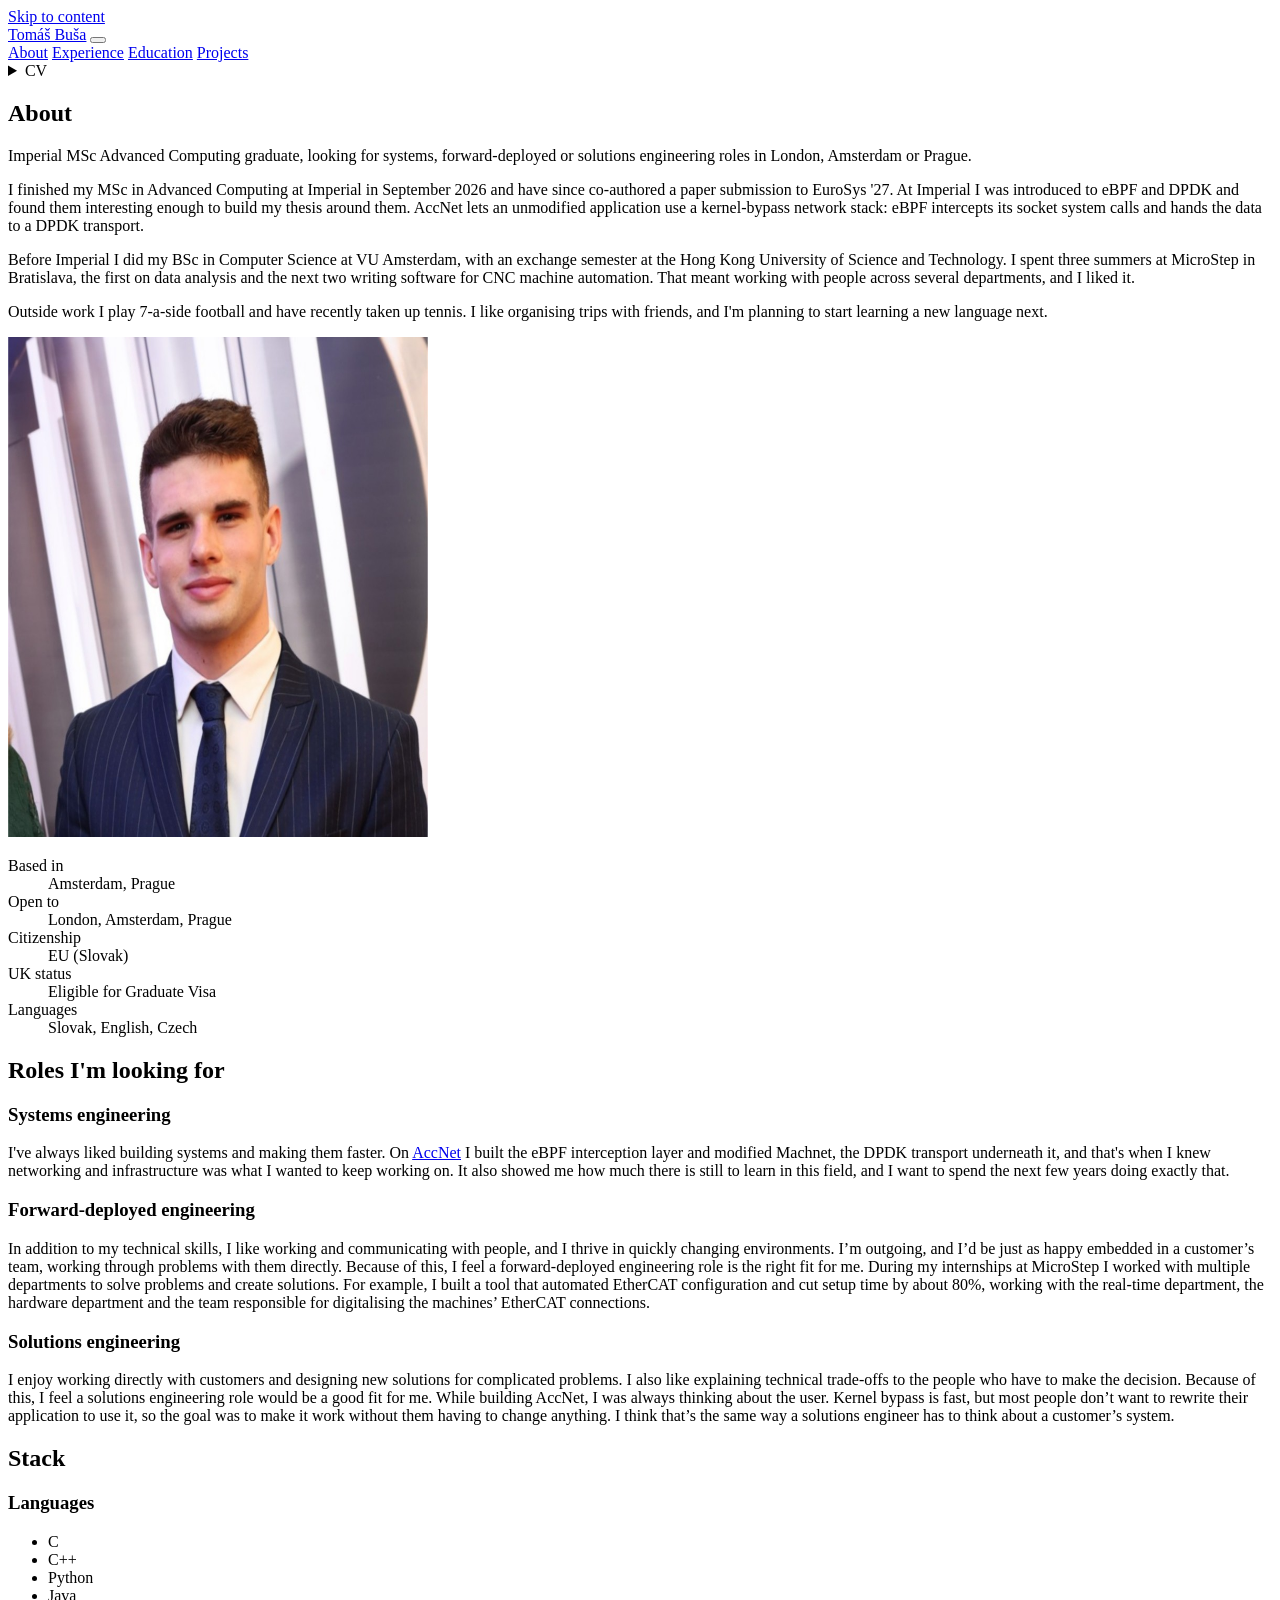
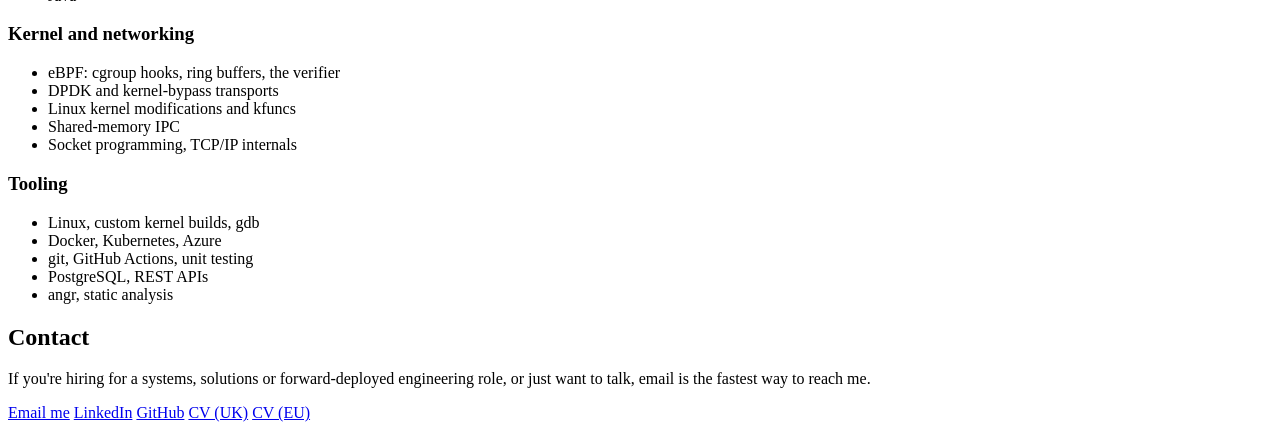
==== commit eabc26da: "Change the head in all pages" ====
--- a/about.html
+++ b/about.html
@@ -1,19 +1,16 @@
 <!doctype html>
 <html lang="en">
 <head>
-  <meta charset="utf-8">
-  <meta name="viewport" content="width=device-width, initial-scale=1">
-  <title>About — Tomáš Buša</title>
-  <meta name="description" content="About Tomáš Buša: background, what he works on, and his technical stack.">
-  <meta property="og:title" content="About — Tomáš Buša">
-  <meta property="og:description" content="About Tomáš Buša: background, what he works on, and his technical stack.">
-  <meta property="og:type" content="website">
-  <meta property="og:image" content="headshot.jpg">
-  <link rel="icon" href="favicon.svg" type="image/svg+xml">
-  <link rel="preconnect" href="https://fonts.googleapis.com">
-  <link rel="preconnect" href="https://fonts.gstatic.com" crossorigin>
-  <link href="https://fonts.googleapis.com/css2?family=Fraunces:opsz,wght@9..144,400;9..144,500&family=IBM+Plex+Mono:wght@400;500&family=IBM+Plex+Sans:wght@400;500;600&display=swap" rel="stylesheet">
-  <link rel="stylesheet" href="style.css">
+<title>About — Tomáš Buša</title>
+<meta name="description" content="About Tomáš Buša: background, what he works on, and his technical stack.">
+<meta property="og:title" content="About — Tomáš Buša">
+<meta property="og:description" content="About Tomáš Buša: background, what he works on, and his technical stack.">
+<meta property="og:type" content="website">
+<meta property="og:image" content="https://tomasbusa.com/headshot.jpg">
+<meta property="og:url" content="https://tomasbusa.com/about">
+<meta name="twitter:card" content="summary">
+<link rel="canonical" href="https://tomasbusa.com/about">
+<link rel="icon" href="favicon.svg" type="image/svg+xml">
 </head>
 <body>
 
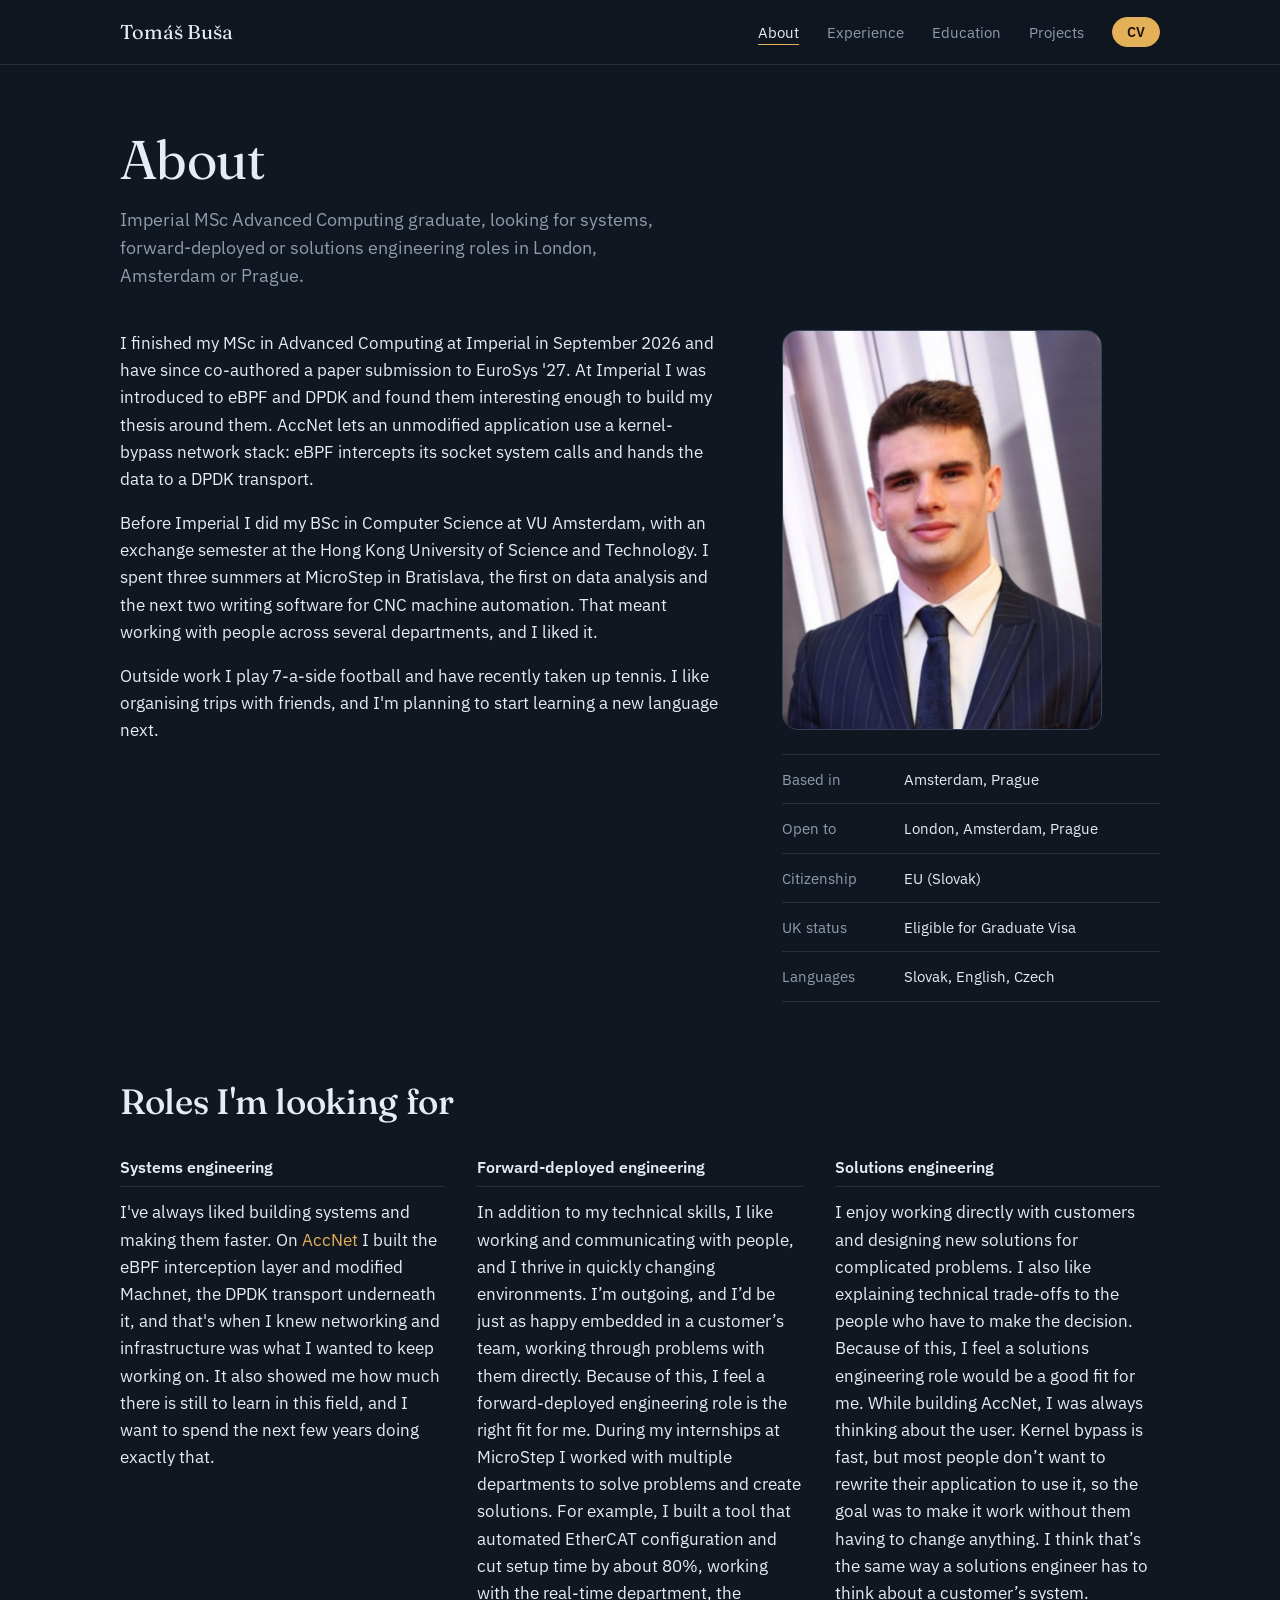
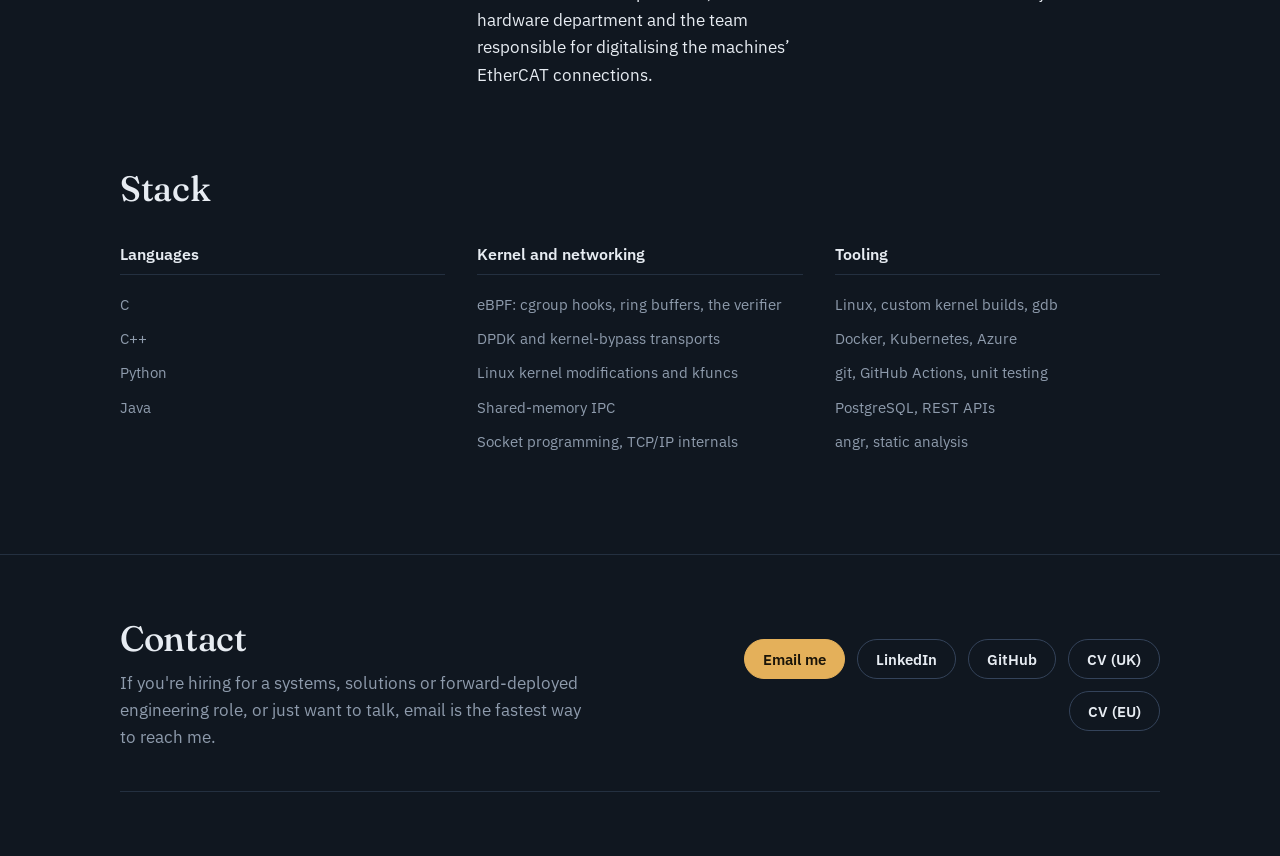
==== commit 607c62e2: "Restore stylesheet, fonts and viewport in page heads" ====
--- a/about.html
+++ b/about.html
@@ -1,6 +1,8 @@
 <!doctype html>
 <html lang="en">
 <head>
+  <meta charset="utf-8">
+  <meta name="viewport" content="width=device-width, initial-scale=1">
 <title>About — Tomáš Buša</title>
 <meta name="description" content="About Tomáš Buša: background, what he works on, and his technical stack.">
 <meta property="og:title" content="About — Tomáš Buša">
@@ -11,6 +13,10 @@
 <meta name="twitter:card" content="summary">
 <link rel="canonical" href="https://tomasbusa.com/about">
 <link rel="icon" href="favicon.svg" type="image/svg+xml">
+  <link rel="preconnect" href="https://fonts.googleapis.com">
+  <link rel="preconnect" href="https://fonts.gstatic.com" crossorigin>
+  <link href="https://fonts.googleapis.com/css2?family=Fraunces:opsz,wght@9..144,400;9..144,500&family=IBM+Plex+Mono:wght@400;500&family=IBM+Plex+Sans:wght@400;500;600&display=swap" rel="stylesheet">
+  <link rel="stylesheet" href="style.css">
 </head>
 <body>
 
--- a/style.css
+++ b/style.css
@@ -0,0 +1,435 @@
+/* ---------- tokens ---------- */
+:root {
+  --bg: #101720;
+  --bg-raised: #18222E;
+  --bg-sunken: #0B1016;
+  --line: #243040;
+  --line-strong: #34435A;
+  --text: #E7ECF2;
+  --text-muted: #8E9BAC;
+  --accent: #E4B05A;
+  --accent-ink: #1A1408;
+  --slow: #5F9EA0;
+  --todo: #C46D5E;
+
+  --font-display: "Fraunces", Georgia, serif;
+  --font-body: "IBM Plex Sans", system-ui, sans-serif;
+  --font-mono: "IBM Plex Mono", ui-monospace, monospace;
+
+  --wrap: 1040px;
+  --gutter: 24px;
+  --radius: 10px;
+  --radius-lg: 16px;
+}
+
+/* ---------- base ---------- */
+*, *::before, *::after { box-sizing: border-box; }
+[hidden] { display: none !important; }
+
+html { scroll-behavior: smooth; scroll-padding-top: 80px; }
+@media (prefers-reduced-motion: reduce) { html { scroll-behavior: auto; } }
+
+body {
+  margin: 0;
+  background: var(--bg);
+  color: var(--text);
+  font-family: var(--font-body);
+  font-size: 17px;
+  line-height: 1.6;
+  -webkit-font-smoothing: antialiased;
+}
+
+h1, h2, h3, h4 { margin: 0; font-weight: 500; line-height: 1.15; }
+h1, h2 { font-family: var(--font-display); letter-spacing: -0.01em; }
+h1 { font-size: clamp(2.2rem, 5vw, 3.4rem); font-weight: 400; }
+h2 { font-size: clamp(1.7rem, 3vw, 2.2rem); }
+h3 { font-size: 1.2rem; font-weight: 600; }
+h4 { font-size: 1rem; font-weight: 600; }
+
+p { margin: 0 0 1em; }
+p:last-child { margin-bottom: 0; }
+ul { margin: 0; padding-left: 1.2em; }
+
+a { color: var(--accent); text-decoration: none; text-underline-offset: 3px; }
+a:hover { text-decoration: underline; }
+a:focus-visible, button:focus-visible {
+  outline: 2px solid var(--accent);
+  outline-offset: 3px;
+  border-radius: 4px;
+}
+
+code {
+  font-family: var(--font-mono);
+  font-size: 0.9em;
+  background: var(--bg-sunken);
+  padding: 0.1em 0.4em;
+  border-radius: 4px;
+}
+
+em { font-style: italic; }
+
+.wrap {
+  width: min(100% - 2 * var(--gutter), var(--wrap));
+  margin-inline: auto;
+}
+
+.skip {
+  position: absolute; left: -999px; top: 8px;
+  background: var(--accent); color: var(--accent-ink);
+  padding: 8px 12px; border-radius: 6px; z-index: 100;
+}
+.skip:focus { left: 8px; }
+
+/* placeholder content that needs replacing before launch */
+.todo { color: var(--todo); }
+.todo::before { content: "▲ "; }
+
+/* ---------- buttons ---------- */
+.btn {
+  display: inline-block;
+  padding: 10px 18px;
+  border-radius: 999px;
+  background: var(--accent);
+  color: var(--accent-ink);
+  font-weight: 600;
+  font-size: 0.95rem;
+  line-height: 1.2;
+  border: 1px solid var(--accent);
+}
+.btn:hover { text-decoration: none; filter: brightness(1.08); }
+.btn-ghost {
+  background: transparent;
+  color: var(--text);
+  border-color: var(--line-strong);
+}
+.btn-ghost:hover { border-color: var(--accent); color: var(--accent); }
+.btn-small { padding: 6px 14px; font-size: 0.85rem; }
+
+/* ---------- nav ---------- */
+.nav {
+  position: sticky; top: 0; z-index: 50;
+  background: color-mix(in srgb, var(--bg) 85%, transparent);
+  backdrop-filter: blur(10px);
+  border-bottom: 1px solid var(--line);
+}
+.nav-row {
+  display: flex; align-items: center; justify-content: space-between;
+  height: 64px;
+}
+.brand { font-family: var(--font-display); font-size: 1.25rem; color: var(--text); }
+.brand:hover { text-decoration: none; color: var(--accent); }
+
+.nav-links { display: flex; align-items: center; gap: 28px; }
+.nav-links a { color: var(--text-muted); font-size: 0.95rem; }
+.nav-links a:hover, .nav-links a[aria-current] { color: var(--text); text-decoration: none; }
+.nav-links a[aria-current] { box-shadow: 0 1px 0 var(--accent); }
+.nav-links a.btn { color: var(--accent-ink); }
+
+.nav-toggle {
+  display: none;
+  width: 40px; height: 40px;
+  background: none; border: 0; cursor: pointer;
+  flex-direction: column; justify-content: center; gap: 6px; align-items: center;
+}
+.nav-toggle span { display: block; width: 22px; height: 2px; background: var(--text); transition: transform .2s; }
+.nav-toggle[aria-expanded="true"] span:first-child { transform: translateY(4px) rotate(45deg); }
+.nav-toggle[aria-expanded="true"] span:last-child { transform: translateY(-4px) rotate(-45deg); }
+
+@media (max-width: 760px) {
+  .nav-toggle { display: flex; }
+  .nav-links {
+    display: none;
+    position: absolute; left: 0; right: 0; top: 64px;
+    flex-direction: column; align-items: flex-start; gap: 4px;
+    padding: 12px var(--gutter) 20px;
+    background: var(--bg);
+    border-bottom: 1px solid var(--line);
+  }
+  .nav-links.open { display: flex; }
+  .nav-links a { padding: 8px 0; font-size: 1.05rem; }
+  .nav-links a.btn { margin-top: 8px; }
+}
+
+/* ---------- hero ---------- */
+.hero {
+  display: grid;
+  grid-template-columns: 1.4fr 1fr;
+  gap: 48px;
+  align-items: center;
+  padding: 80px 0 56px;
+}
+.hero-status {
+  display: inline-flex; align-items: center; gap: 10px;
+  font-size: 0.9rem; color: var(--text-muted);
+  margin-bottom: 20px;
+}
+.dot {
+  width: 8px; height: 8px; border-radius: 50%;
+  background: var(--accent);
+  box-shadow: 0 0 0 4px color-mix(in srgb, var(--accent) 22%, transparent);
+}
+.hero h1 { max-width: 18ch; margin-bottom: 22px; }
+.lede { font-size: 1.1rem; color: var(--text-muted); max-width: 52ch; margin-bottom: 28px; }
+.lede em { color: var(--text); font-style: italic; }
+
+.hero-actions { display: flex; flex-wrap: wrap; gap: 12px; margin-bottom: 24px; }
+.hero-links {
+  list-style: none; padding: 0;
+  display: flex; flex-wrap: wrap; gap: 8px 22px;
+  font-size: 0.92rem;
+}
+.hero-links a { color: var(--text-muted); }
+.hero-links a:hover { color: var(--accent); }
+
+.hero-photo { margin: 0; justify-self: end; position: relative; width: min(100%, 360px); }
+.hero-photo img {
+  display: block;
+  width: 100%;
+  height: auto;
+  aspect-ratio: 4 / 5;
+  object-fit: cover;
+  border-radius: var(--radius-lg);
+  border: 1px solid var(--line-strong);
+  background: var(--bg-raised);
+}
+
+@media (max-width: 860px) {
+  .hero { grid-template-columns: 1fr; gap: 36px; padding-top: 48px; }
+  .hero-photo { justify-self: start; width: min(100%, 300px); }
+}
+
+/* ---------- at a glance ---------- */
+.glance {
+  display: grid;
+  grid-template-columns: repeat(4, 1fr);
+  border-top: 1px solid var(--line);
+  border-bottom: 1px solid var(--line);
+  padding: 28px 0;
+  gap: 24px;
+}
+.glance-item strong {
+  display: block;
+  font-family: var(--font-display);
+  font-weight: 400;
+  font-size: 1.9rem;
+  color: var(--accent);
+  line-height: 1.1;
+  margin-bottom: 6px;
+}
+.glance-item span { font-size: 0.9rem; color: var(--text-muted); line-height: 1.4; display: block; }
+@media (max-width: 860px) { .glance { grid-template-columns: repeat(2, 1fr); } }
+@media (max-width: 480px) { .glance { grid-template-columns: 1fr; } }
+
+/* ---------- sections ---------- */
+.section { padding: 80px 0 0; }
+.section-head {
+  display: flex; align-items: baseline; justify-content: space-between; gap: 24px;
+  flex-wrap: wrap;
+  margin-bottom: 36px;
+}
+
+/* ---------- about ---------- */
+.about-grid {
+  display: grid;
+  grid-template-columns: 1.6fr 1fr;
+  gap: 56px;
+}
+.about-text p { max-width: 62ch; }
+.facts { margin: 0; align-self: start; border-top: 1px solid var(--line); }
+.facts > div {
+  display: grid; grid-template-columns: 110px 1fr; gap: 12px;
+  padding: 12px 0;
+  border-bottom: 1px solid var(--line);
+  font-size: 0.95rem;
+}
+.facts dt { color: var(--text-muted); }
+.facts dd { margin: 0; }
+@media (max-width: 860px) { .about-grid { grid-template-columns: 1fr; gap: 36px; } }
+
+/* ---------- timeline ---------- */
+.timeline { display: flex; flex-direction: column; }
+.entry {
+  display: grid;
+  grid-template-columns: 150px 1fr;
+  gap: 24px;
+  padding: 28px 0;
+  border-top: 1px solid var(--line);
+}
+.entry:last-child { border-bottom: 1px solid var(--line); }
+.entry-when { color: var(--text-muted); font-size: 0.95rem; padding-top: 5px; }
+.entry-body h2 { font-family: var(--font-body); font-size: 1.2rem; font-weight: 600; }
+.entry-org { color: var(--text-muted); margin: 4px 0 12px; font-size: 0.95rem; }
+.entry-body ul { padding-left: 1.1em; }
+.entry-body li { margin-bottom: 6px; max-width: 68ch; }
+.entry-body li::marker { color: var(--line-strong); }
+@media (max-width: 640px) { .entry { grid-template-columns: 1fr; gap: 6px; } }
+
+/* ---------- feature card (AccNet) ---------- */
+.feature {
+  background: var(--bg-raised);
+  border: 1px solid var(--line);
+  border-radius: var(--radius-lg);
+  padding: 40px;
+  display: grid;
+  grid-template-columns: 1fr 1fr;
+  grid-template-areas:
+    "intro   intro"
+    "diagram diagram"
+    "results results";
+  gap: 32px 40px;
+  margin-bottom: 24px;
+}
+.feature-intro { grid-area: intro; max-width: 72ch; }
+.feature-kind, .card-kind { color: var(--accent); font-size: 0.9rem; margin-bottom: 8px; }
+.feature h2, .feature h3 { font-family: var(--font-display); font-weight: 500; font-size: 1.7rem; margin-bottom: 16px; }
+.feature h3 a { color: var(--text); }
+.feature h3 a:hover { color: var(--accent); text-decoration: none; }
+.feature-intro p { color: var(--text-muted); }
+.feature-intro p:first-of-type { color: var(--text); }
+
+.diagram { grid-area: diagram; margin: 0; overflow-x: auto; }
+.diagram svg { width: 100%; min-width: 600px; height: auto; display: block; }
+.diagram figcaption { font-size: 0.88rem; color: var(--text-muted); margin-top: 10px; }
+
+.d-region { fill: var(--text-muted); font-size: 12px; font-family: var(--font-body); }
+.d-boundary { stroke: var(--line-strong); stroke-width: 1; stroke-dasharray: 6 5; }
+.d-box { fill: var(--bg); stroke: var(--line-strong); stroke-width: 1; }
+.d-box-accent { stroke: var(--accent); }
+.d-box-dim { stroke: var(--slow); stroke-dasharray: 4 4; }
+.d-label { fill: var(--text); font-size: 14px; font-family: var(--font-body); font-weight: 500; }
+.d-sub { fill: var(--text-muted); font-size: 12px; font-family: var(--font-body); }
+.d-dim { fill: var(--slow); }
+.d-code { fill: var(--accent); font-size: 12px; font-family: var(--font-mono); }
+.d-flow { stroke: var(--accent); stroke-width: 1.6; fill: none; }
+.d-flow-dim { stroke: var(--slow); stroke-width: 1.2; stroke-dasharray: 4 4; }
+
+.feature-results { grid-area: results; display: grid; grid-template-columns: 1.3fr 1fr; gap: 32px; align-items: start; }
+.feature-results h3 { grid-column: 1 / -1; margin-bottom: -12px; color: var(--text-muted); font-weight: 500; font-family: var(--font-body); font-size: 1rem; }
+.results { list-style: none; padding: 0; }
+.results li {
+  padding: 12px 0;
+  border-top: 1px solid var(--line);
+  display: grid; grid-template-columns: 120px 1fr; gap: 12px;
+  font-size: 0.95rem;
+}
+.results li:last-child { border-bottom: 1px solid var(--line); }
+.results strong { font-family: var(--font-display); font-weight: 500; font-size: 1.25rem; color: var(--accent); line-height: 1.2; }
+
+.chips { list-style: none; padding: 0; display: flex; flex-wrap: wrap; gap: 8px; }
+.chips li {
+  font-size: 0.82rem;
+  padding: 4px 11px;
+  border-radius: 999px;
+  border: 1px solid var(--line-strong);
+  color: var(--text-muted);
+}
+.feature-note { font-size: 0.9rem; color: var(--text-muted); margin-top: 16px; }
+
+@media (max-width: 760px) {
+  .feature { padding: 24px; }
+  .feature-results { grid-template-columns: 1fr; }
+  .results li { grid-template-columns: 100px 1fr; }
+}
+
+/* ---------- smaller cards ---------- */
+.cards { display: grid; grid-template-columns: repeat(3, 1fr); gap: 20px; }
+.card {
+  background: var(--bg-raised);
+  border: 1px solid var(--line);
+  border-radius: var(--radius-lg);
+  padding: 28px;
+  display: flex; flex-direction: column; gap: 12px;
+}
+.card h2 { font-size: 1.1rem; font-family: var(--font-body); font-weight: 600; }
+.card p { color: var(--text-muted); font-size: 0.95rem; }
+.card .chips { margin-top: auto; padding-top: 6px; }
+.card-link { font-size: 0.9rem; }
+@media (max-width: 860px) { .cards { grid-template-columns: 1fr; } }
+
+/* ---------- stack ---------- */
+.stack-grid { display: grid; grid-template-columns: repeat(3, 1fr); gap: 32px; }
+.stack-grid h3 { font-size: 1rem; margin-bottom: 12px; padding-bottom: 10px; border-bottom: 1px solid var(--line); }
+.stack-grid ul { list-style: none; padding: 0; }
+.stack-grid li { padding: 5px 0; color: var(--text-muted); font-size: 0.95rem; }
+@media (max-width: 760px) { .stack-grid { grid-template-columns: 1fr; gap: 24px; } }
+
+/* ---------- footer with contact ---------- */
+.footer { border-top: 1px solid var(--line); margin-top: 96px; padding: 64px 0 40px; }
+.footer-contact {
+  display: grid; grid-template-columns: 1.2fr 1fr; gap: 32px 48px; align-items: center;
+  padding-bottom: 40px; margin-bottom: 24px; border-bottom: 1px solid var(--line);
+}
+.footer-contact h2 { margin-bottom: 10px; }
+.footer-contact p { color: var(--text-muted); max-width: 48ch; }
+.contact-actions { display: flex; flex-wrap: wrap; gap: 12px; justify-content: flex-end; }
+.footer-line { font-size: 0.85rem; color: var(--text-muted); }
+@media (max-width: 760px) {
+  .footer { margin-top: 64px; padding-top: 48px; }
+  .footer-contact { grid-template-columns: 1fr; }
+  .contact-actions { justify-content: flex-start; }
+}
+
+/* ---------- inner page head ---------- */
+.page-head { padding: 64px 0 40px; }
+.page-head h1 { margin-bottom: 14px; max-width: 20ch; }
+.page-head .lede { margin-bottom: 0; }
+.section-tight { padding: 0; }
+@media (max-width: 760px) { .page-head { padding: 40px 0 28px; } }
+
+/* ---------- home extras ---------- */
+.section-link { font-size: 0.95rem; }
+.feature-teaser {
+  grid-template-columns: 1.4fr 1fr;
+  grid-template-areas: "intro results";
+  align-items: start;
+}
+.feature-teaser .feature-intro { grid-area: intro; }
+.feature-teaser .chips { margin-top: 18px; }
+.results-compact { grid-area: results; margin: 0; }
+.results-compact li { grid-template-columns: 100px 1fr; }
+@media (max-width: 860px) {
+  .feature-teaser { grid-template-columns: 1fr; grid-template-areas: "intro" "results"; }
+}
+.home-grid { display: grid; grid-template-columns: repeat(3, 1fr); gap: 20px; }
+.home-card {
+  border-top: 1px solid var(--line);
+  padding-top: 20px;
+}
+.home-card h2 { font-size: 1.35rem; margin-bottom: 10px; }
+.home-card p { color: var(--text-muted); font-size: 0.95rem; margin-bottom: 12px; }
+@media (max-width: 760px) { .home-grid { grid-template-columns: 1fr; } }
+
+/* ---------- about page ---------- */
+.about-side { align-self: start; }
+.about-photo {
+  display: block; width: 100%; max-width: 320px; height: auto;
+  aspect-ratio: 4 / 5; object-fit: cover;
+  border-radius: var(--radius-lg); border: 1px solid var(--line-strong);
+  margin-bottom: 24px;
+}
+.about-text .todo { max-width: 62ch; }
+
+/* ---------- nav CV dropdown ---------- */
+.cv-menu { position: relative; }
+.cv-menu summary { list-style: none; cursor: pointer; display: inline-block; }
+.cv-menu summary::-webkit-details-marker { display: none; }
+.cv-menu-list {
+  position: absolute; right: 0; top: calc(100% + 8px);
+  min-width: 150px;
+  background: var(--bg-raised);
+  border: 1px solid var(--line-strong);
+  border-radius: var(--radius);
+  padding: 6px;
+  display: flex; flex-direction: column;
+  box-shadow: 0 8px 24px rgba(0, 0, 0, 0.35);
+}
+.cv-menu-list a {
+  padding: 8px 12px; border-radius: 6px;
+  color: var(--text); font-size: 0.92rem;
+}
+.cv-menu-list a:hover { background: var(--bg); color: var(--accent); text-decoration: none; }
+@media (max-width: 760px) {
+  .cv-menu { margin-top: 8px; }
+  .cv-menu-list { position: static; margin-top: 8px; box-shadow: none; }
+  .nav-links .cv-menu-list a { padding: 8px 12px; font-size: 0.95rem; }
+}
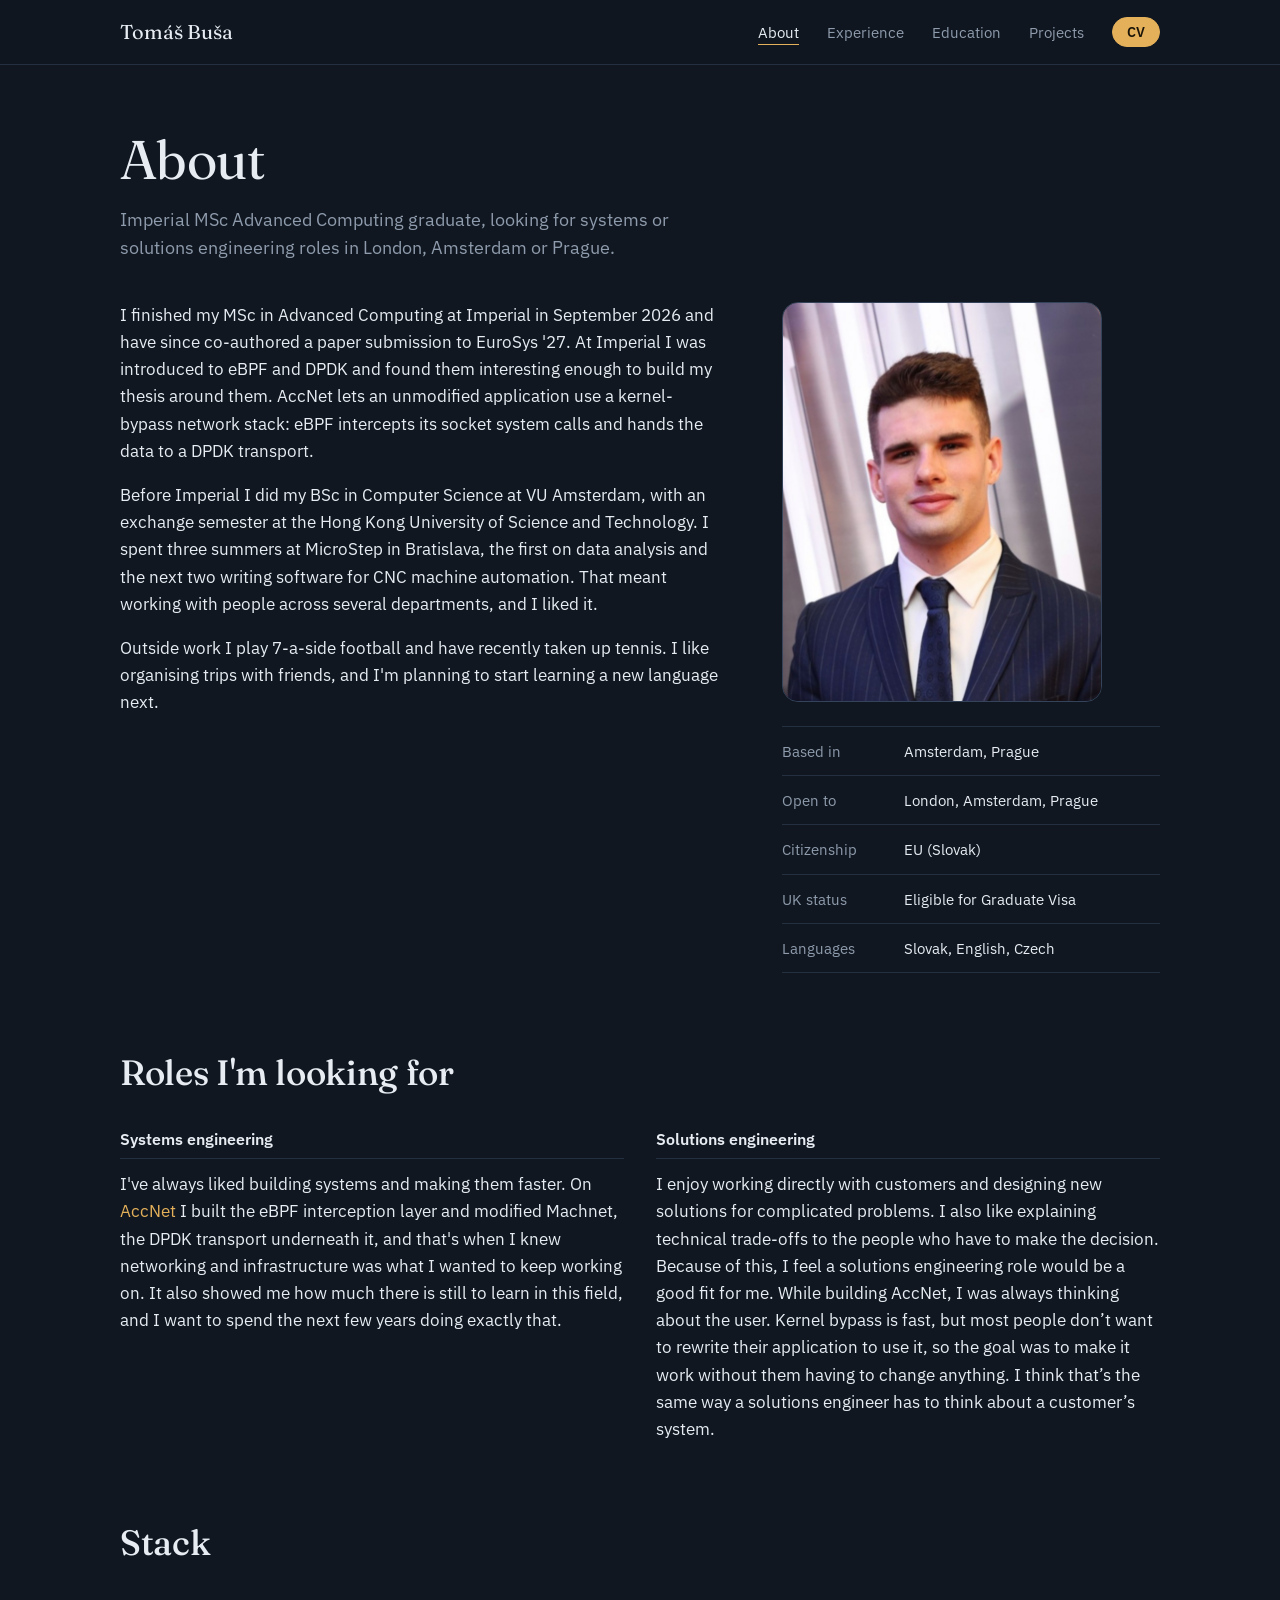
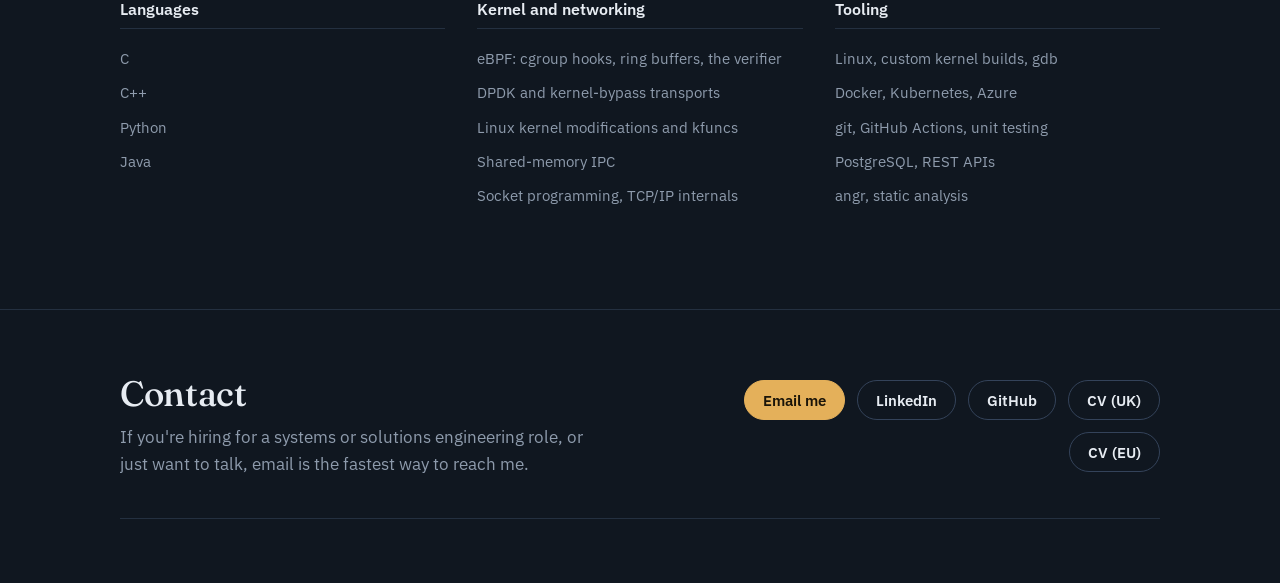
==== commit 822e7163: "Remove the forward-deployed information" ====
--- a/about.html
+++ b/about.html
@@ -48,7 +48,7 @@
 
   <section class="page-head wrap">
     <h1>About</h1>
-    <p class="lede">Imperial MSc Advanced Computing graduate, looking for systems, forward-deployed or solutions engineering roles in London, Amsterdam or Prague.</p>
+    <p class="lede">Imperial MSc Advanced Computing graduate, looking for systems or solutions engineering roles in London, Amsterdam or Prague.</p>
   </section>
 
   <section class="section-tight wrap">
@@ -86,24 +86,13 @@
     <div class="section-head">
       <h2>Roles I'm looking for</h2>
     </div>
-    <div class="stack-grid">
+    <div class="stack-grid" style="grid-template-columns: repeat(2, 1fr);">
       <div>
         <h3>Systems engineering</h3>
         <p>
           I've always liked building systems and making them faster.
           On <a href="projects.html#accnet">AccNet</a> I built the eBPF interception layer and modified Machnet, the DPDK transport underneath it, and that's when I knew networking and infrastructure was what I wanted to keep working on.
           It also showed me how much there is still to learn in this field, and I want to spend the next few years doing exactly that.
-        </p>
-      </div>
-      <div>
-        <h3>Forward-deployed engineering</h3>
-        <p>
-          In addition to my technical skills, I like working and communicating with people, and I thrive in quickly changing environments. 
-          I’m outgoing, and I’d be just as happy embedded in a customer’s team, working through problems with them directly. 
-          Because of this, I feel a forward-deployed engineering role is the right fit for me. 
-          During my internships at MicroStep I worked with multiple departments to solve problems and create solutions. 
-          For example, I built a tool that automated EtherCAT configuration and cut setup time by about 80%, working with the real-time department, 
-          the hardware department and the team responsible for digitalising the machines’ EtherCAT connections.
         </p>
       </div>
       <div>
@@ -160,7 +149,7 @@
       <div>
         <h2>Contact</h2>
         <p>
-        If you're hiring for a systems, solutions or forward-deployed engineering role, or just want to talk, email is the fastest way to reach me.
+        If you're hiring for a systems or solutions engineering role, or just want to talk, email is the fastest way to reach me.
         </p>
       </div>
       <div class="contact-actions">
